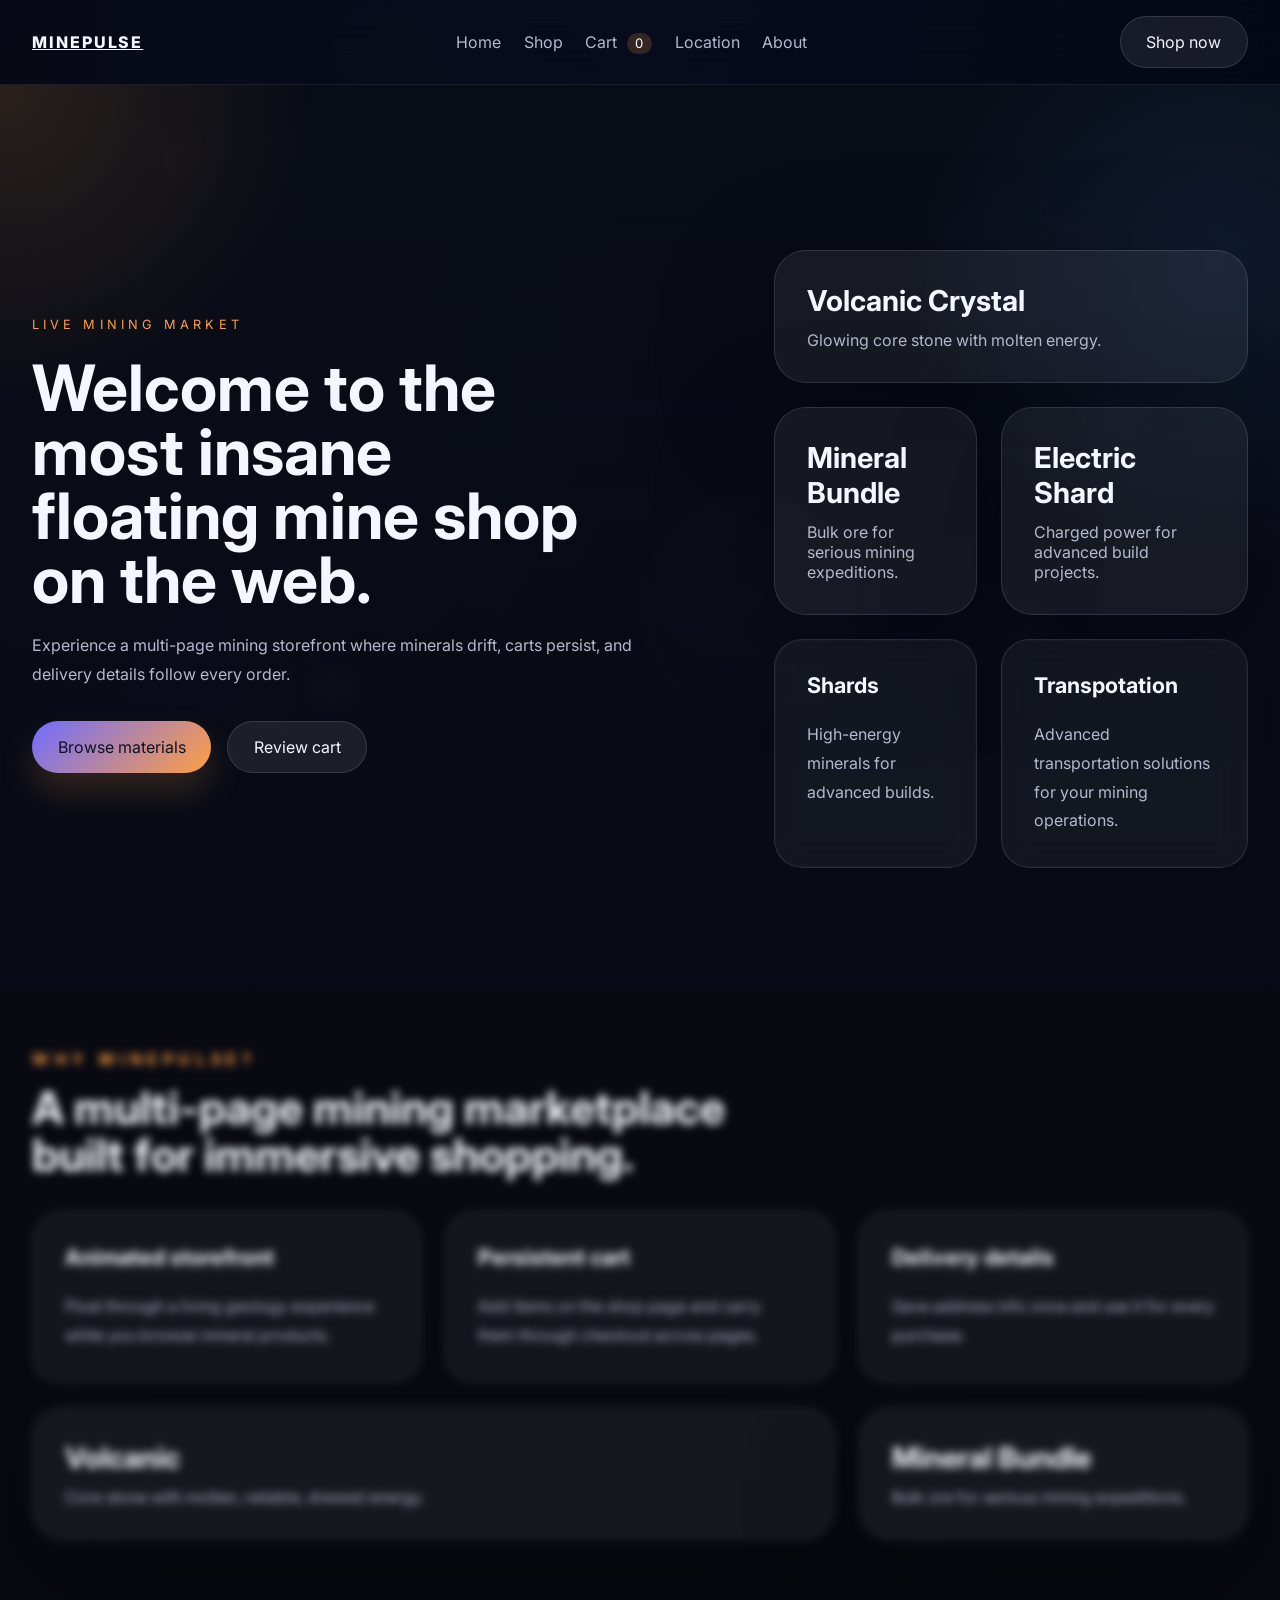
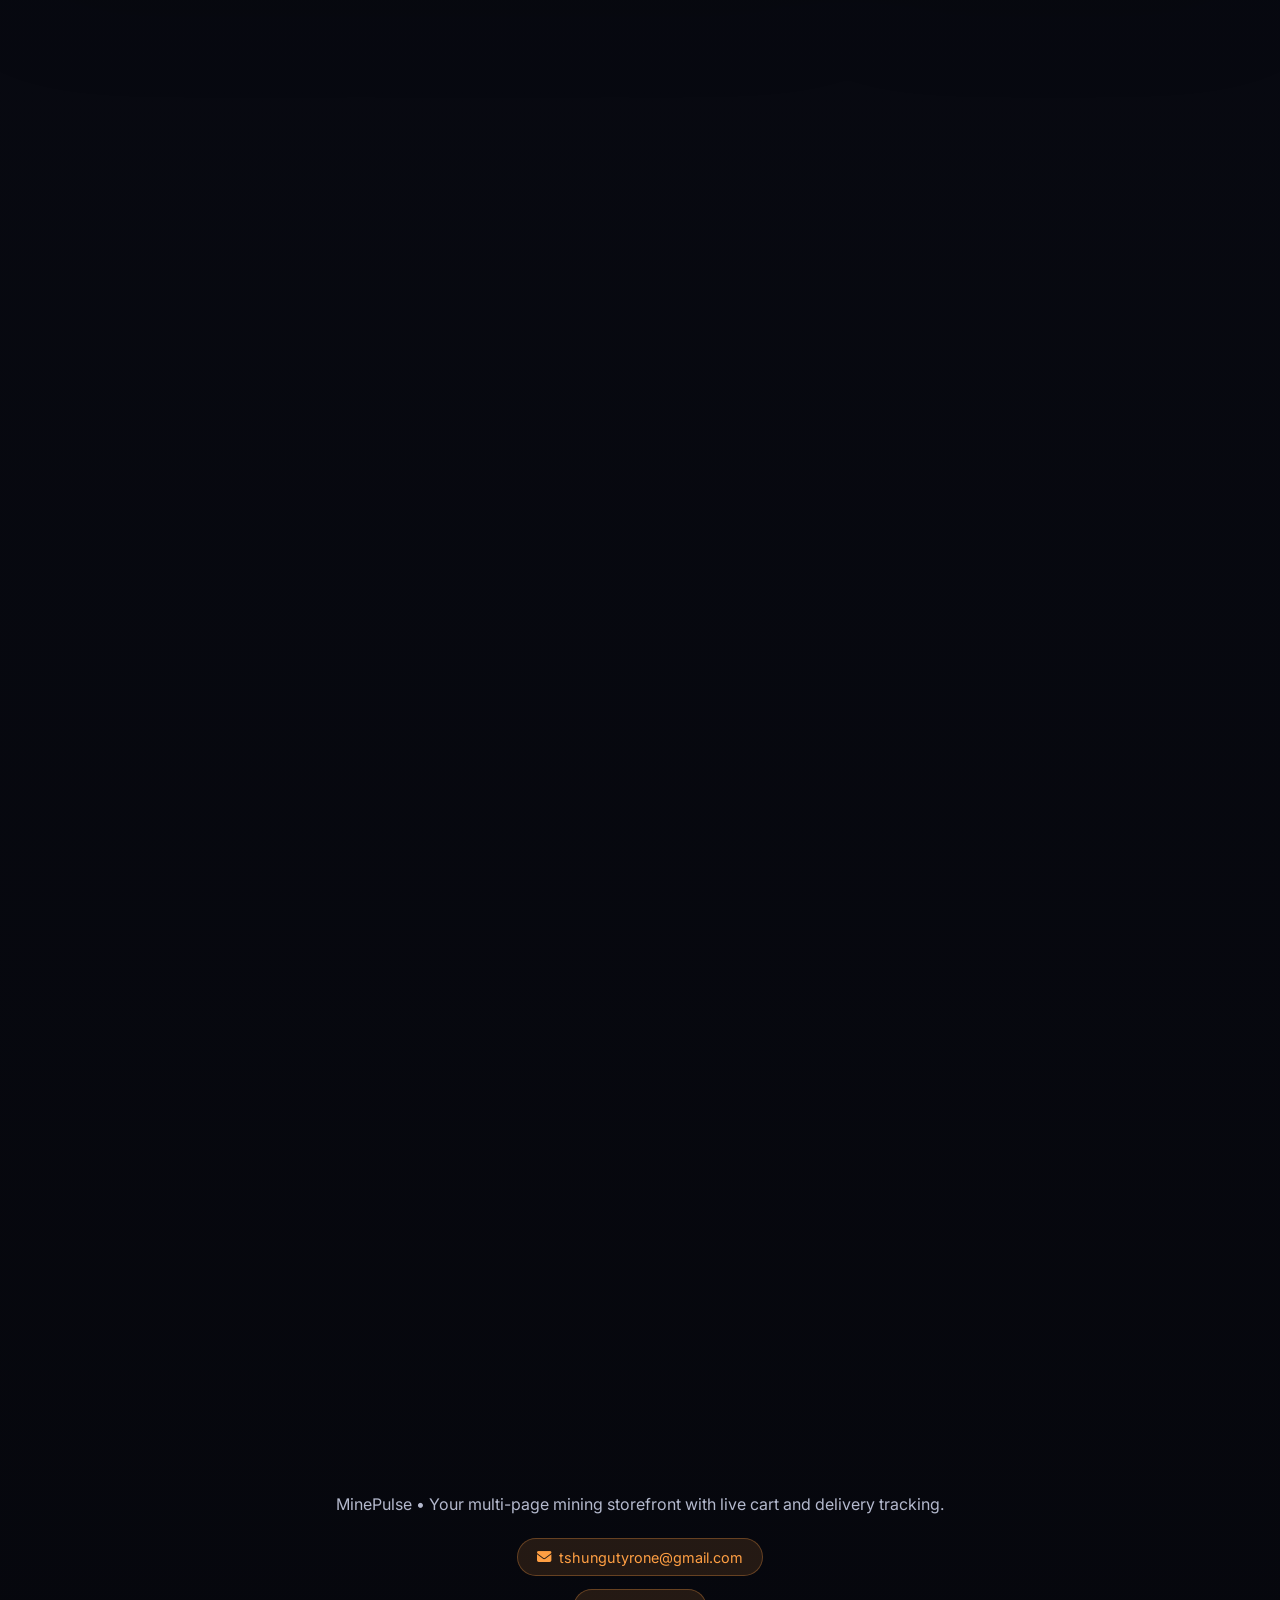
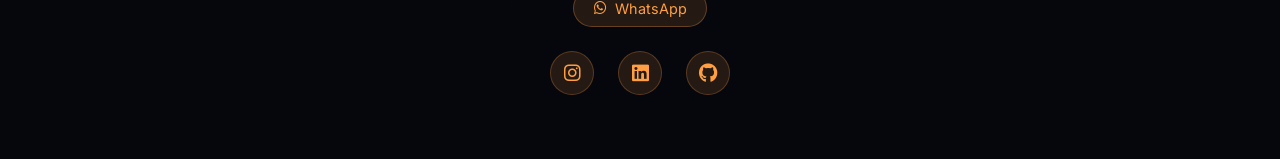
==== Construction/index.html @ dc21303c "Add files via upload" ====
<!DOCTYPE html>
<html lang="en">
<head>
  <meta charset="UTF-8" />
  <meta name="viewport" content="width=device-width, initial-scale=1.0" />
  <title>MinePulse — Home</title>
  <link rel="preconnect" href="https://fonts.googleapis.com" />
  <link rel="preconnect" href="https://fonts.gstatic.com" crossorigin />
  <link href="https://fonts.googleapis.com/css2?family=Inter:wght@400;500;600;700;800&display=swap" rel="stylesheet" />
  <link rel="stylesheet" href="https://cdnjs.cloudflare.com/ajax/libs/font-awesome/6.4.0/css/all.min.css" />
  <link rel="stylesheet" href="style.css" />
</head>
<body data-page="home">
  <div class="scene">
    <div class="scene__spark spark--one"></div>
    <div class="scene__spark spark--two"></div>
    <div class="scene__spark spark--three"></div>
    <div class="scene__spark spark--four"></div>
    <div class="scene__orb orb--one"></div>
    <div class="scene__orb orb--two"></div>
    <div class="scene__orb orb--three"></div>
  </div>

  <header class="site-header">
    <a class="brand" href="index.html">MinePulse</a>
    <nav class="site-nav">
      <a href="index.html">Home</a>
      <a href="shop.html">Shop</a>
      <a href="cart.html">Cart <span class="cart-count">0</span></a>
      <a href="location.html">Location</a>
      <a href="about.html">About</a>
    </nav>
    <a class="button button--secondary" href="shop.html">Shop now</a>
  </header>

  <main>
    <section class="hero hero--home">
      <div class="hero__copy">
        <span class="eyebrow">Live Mining Market</span>
        <h1>Welcome to the most insane floating mine shop on the web.</h1>
        <p>Experience a multi-page mining storefront where minerals drift, carts persist, and delivery details follow every order.</p>
        <div class="hero__actions">
          <a class="button button--primary" href="shop.html">Browse materials</a>
          <a class="button button--secondary" href="cart.html">Review cart</a>
        </div>
      </div>
      <div class="hero__preview">
        <div class="preview-card preview-card--big">
          <strong>Volcanic Crystal</strong>
          <span>Glowing core stone with molten energy.</span>
        </div>
        <div class="preview-card preview-card--medium">
          <strong>Mineral Bundle</strong>
          <span>Bulk ore for serious mining expeditions.</span>
        </div>
        <div class="preview-card preview-card--small">
          <strong>Electric Shard</strong>
          <span>Charged power for advanced build projects.</span>
        </div>
        <div class="category-card">
          <h3>Shards</h3>
          <p>High-energy minerals for advanced builds.</p>
        </div>
        <div class="category-card">
          <h3>Transpotation</h3>
          <p>Advanced transportation solutions for your mining operations.</p>
        </div>
      </div>
    </section>

    <section class="section section--intro reveal">
      <div class="section__heading">
        <strong>Why MinePulse?</strong>
        <h2>A multi-page mining marketplace built for immersive shopping.</h2>
      </div>
      <div class="feature-grid">
        <div class="feature-card">
          <h3>Animated storefront</h3>
          <p>Float through a living geology experience while you browse mineral products.</p>
        </div>
        <div class="feature-card">
          <h3>Persistent cart</h3>
          <p>Add items on the shop page and carry them through checkout across pages.</p>
        </div>
        <div class="feature-card">
          <h3>Delivery details</h3>
          <p>Save address info once and use it for every purchase.</p>
        </div>
        <div class="preview-card preview-card--big">
          <strong>Volcanic</strong>
          <span>Core stone with molten, reliable, drewed energy.</span>
        </div>
        <div class="preview-card preview-card--medium">
          <strong>Mineral Bundle</strong>
          <span>Bulk ore for serious mining expeditions.</span>
      </div>
    </section>

    <section class="section section--slider reveal">
      <div class="section__heading">
        <strong>Vault visuals</strong>
        <h2>See MinePulse’s hidden mining galleries in a cinematic image slideshow.</h2>
      </div>
      <div class="gallery-slider">
        <div class="slider-track">
          <article class="slide-item active" style="background-image: url('image/adriano-qCB_-fzt35s-unsplash.jpg');">
            <div class="slide-copy">
              <span>Origin vault</span>
              <h3>Raw earth, refined into rare goods</h3>
              <p>Discover the dramatic mineral world behind every MinePulse shipment.</p>
            </div>
          </article>
          <article class="slide-item" style="background-image: url('image/ben-ostrower-BM4FXbz2Xt0-unsplash.jpg');">
            <div class="slide-copy">
              <span>Foundations</span>
              <h3>Forged from ancient quarry routes</h3>
              <p>Every shipment starts with deep geology, hand-selected for quality.</p>
            </div>
          </article>
          <article class="slide-item" style="background-image: url('image/dominik-vanyi-Mk2ls9UBO2E-unsplash.jpg');">
            <div class="slide-copy">
              <span>Expedition</span>
              <h3>From crater edge to curated crate</h3>
              <p>The MinePulse experience blends dramatic visuals with trusted delivery.</p>
            </div>
          </article>
          <article class="slide-item" style="background-image: url('image/vladimir-patkachakov-Mx6Xmf_nbRk-unsplash.jpg');">
            <div class="slide-copy">
              <span>Momentum</span>
              <h3>Modern mineral sourcing for next-level builds</h3>
              <p>Our gallery proves the scale and quality of every mining haul.</p>
            </div>
          </article>
        </div>
        <div class="slider-controls">
          <button class="slide-button prev" type="button">Previous</button>
          <button class="slide-button next" type="button">Next</button>
        </div>
      </div>
    </section>

    <section class="section section--categories reveal">
      <div class="section__heading">
        <strong>Featured collections</strong>
        <h2>Choose the materials for your next mining haul.</h2>
      </div>
      <div class="category-grid">
        <div class="category-card">
          <h3>Crystals</h3>
          <p>Radiant cores and powered shards.</p>
        </div>
        <div class="category-card">
          <h3>Ores</h3>
          <p>Bulk materials tuned for extraction and supply.</p>
        </div>
        <div class="category-card">
          <h3>Shards</h3>
          <p>High-energy minerals for advanced builds.</p>
        </div>
        <div class="category-card">
          <h3>Shred</h3>
          <p>High-volume minerals for advanced builds and enventory renewal.</p>
        </div>
        <div class="category-card">
          <h3>Based</h3>
          <p>Energy advanced builds.</p>
        </div>
        <div class="category-card">
          <h3>Coaled</h3>
          <p>Advanced renewed mineral collections.</p>
        </div>
        <div class="category-card">
          <h3>Mild</h3>
          <p>High-energy with powered shards internal voluntaries.</p>
        </div>
        <div class="category-card">
          <h3>Values</h3>
          <p>Seem to be the most valuable minerals in our collection.</p>
        </div>
      </div>
    </section>
  </main>

  <footer class="footer">
    <p>MinePulse • Your multi-page mining storefront with live cart and delivery tracking.</p>
    <div class="contact-info">
      <a href="mailto:tshungutyrone@gmail.com" class="contact-badge" title="Email"><i class="fas fa-envelope"></i> tshungutyrone@gmail.com</a>
      <a href="https://wa.me/212694480217" target="_blank" rel="noopener" class="contact-badge" title="WhatsApp"><i class="fab fa-whatsapp"></i> WhatsApp</a>
    </div>
    <div class="social-icons">
      <a href="https://instagram.com" target="_blank" rel="noopener" aria-label="Instagram"><i class="fab fa-instagram"></i></a>
      <a href="https://linkedin.com" target="_blank" rel="noopener" aria-label="LinkedIn"><i class="fab fa-linkedin"></i></a>
      <a href="https://github.com" target="_blank" rel="noopener" aria-label="GitHub"><i class="fab fa-github"></i></a>
    </div>
  </footer>

  <div class="toast" aria-live="polite"></div>
  <script src="script.js"></script>
</body>
</html>
---- Construction/style.css ----
/* Global theme */
:root {
  --bg: #090b14;
  --surface: rgba(255, 255, 255, 0.08);
  --text: #f4f7ff;
  --muted: #b4b9cd;
  --accent: #ff9f43;
  --shadow: 0 32px 120px rgba(0, 0, 0, 0.28);
  font-family: 'Inter', ui-sans-serif, system-ui, sans-serif;
}

* {
  box-sizing: border-box;
}

html {
  scroll-behavior: smooth;
}

body {
  margin: 0;
  min-height: 100vh;
  background: radial-gradient(circle at top, rgba(74, 95, 248, 0.16), transparent 22%),
    radial-gradient(circle at 10% 10%, rgba(255, 159, 67, 0.08), transparent 16%),
    linear-gradient(180deg, #090b14 0%, #06070d 100%);
  color: var(--text);
  overflow-x: hidden;
}

button,
a {
  font: inherit;
}

img {
  display: block;
  max-width: 100%;
}

.site-header {
  position: sticky;
  top: 0;
  z-index: 20;
  display: flex;
  align-items: center;
  justify-content: space-between;
  gap: 1rem;
  padding: 1rem 2rem;
  backdrop-filter: blur(20px);
  background: rgba(4, 7, 20, 0.72);
  border-bottom: 1px solid rgba(255, 255, 255, 0.08);
}

.brand {
  font-weight: 800;
  letter-spacing: 0.12em;
  text-transform: uppercase;
  color: var(--text);
}

.site-nav {
  display: flex;
  gap: 1.4rem;
  flex-wrap: wrap;
}

.site-nav a {
  color: var(--muted);
  text-decoration: none;
  transition: color 0.2s ease;
}

.site-nav a:hover,
.site-nav a:focus {
  color: var(--text);
}

.cart-count {
  margin-left: 0.35rem;
  padding: 0.15rem 0.55rem;
  border-radius: 999px;
  background: rgba(255, 159, 67, 0.18);
  color: #fff;
  font-size: 0.82rem;
}

.hero {
  position: relative;
  min-height: 100vh;
  display: grid;
  grid-template-columns: 1.2fr 0.8fr;
  align-items: center;
  gap: 2rem;
  padding: 6rem 2rem 3rem;
  z-index: 1;
}

.hero__copy {
  max-width: 640px;
}

.hero h1 {
  font-size: clamp(3rem, 5vw, 5.2rem);
  line-height: 1;
  margin: 0 0 1.2rem;
  max-width: 14ch;
}

.hero p {
  max-width: 620px;
  color: var(--muted);
  line-height: 1.8;
  margin-bottom: 2rem;
}

.hero__actions {
  display: flex;
  gap: 1rem;
  flex-wrap: wrap;
  margin-bottom: 2rem;
}

.hero__preview {
  display: grid;
  gap: 1.5rem;
}

.preview-card {
  border-radius: 32px;
  padding: 2rem;
  background: rgba(255, 255, 255, 0.06);
  border: 1px solid rgba(255, 255, 255, 0.12);
  box-shadow: var(--shadow);
}

.preview-card--big {
  grid-column: span 2;
}

.preview-card strong {
  display: block;
  margin-bottom: 0.75rem;
  font-size: 1.8rem;
}

.preview-card span {
  color: var(--muted);
}

.eyebrow {
  display: inline-block;
  text-transform: uppercase;
  letter-spacing: 0.32em;
  color: var(--accent);
  font-size: 0.8rem;
  margin-bottom: 1.5rem;
}

.button {
  display: inline-flex;
  align-items: center;
  justify-content: center;
  gap: 0.5rem;
  padding: 0.95rem 1.6rem;
  border-radius: 999px;
  border: none;
  text-decoration: none;
  cursor: pointer;
  transition: transform 0.22s ease, box-shadow 0.22s ease, background-color 0.22s ease;
}

.button:hover {
  transform: translateY(-2px);
}

.button--primary {
  background: linear-gradient(135deg, #6f6dff, #ff9f43);
  color: #0f1124;
  box-shadow: 0 18px 35px rgba(255, 159, 67, 0.18);
}

.button--secondary {
  background: rgba(255, 255, 255, 0.08);
  color: var(--text);
  border: 1px solid rgba(255, 255, 255, 0.12);
  display: inline-flex;
  align-items: center;
  gap: 0.6rem;
  transition: all 0.3s ease;
}

.button--secondary:hover {
  background: rgba(255, 159, 67, 0.15);
  border-color: rgba(255, 159, 67, 0.4);
}

.button--secondary i {
  transition: transform 0.3s ease;
}

.button--secondary:hover i {
  transform: scale(1.2);
}

.scene {
  position: fixed;
  inset: 0;
  pointer-events: none;
  overflow: hidden;
  z-index: 0;
}

.scene__spark,
.scene__orb {
  position: absolute;
  border-radius: 50%;
  opacity: 0.8;
  filter: blur(1px);
}

.scene__spark {
  width: 100px;
  height: 100px;
  background: radial-gradient(circle, rgba(255, 159, 67, 0.45), transparent 45%);
}

.spark--one {
  top: 12%;
  left: 10%;
}

.spark--two {
  top: 40%;
  right: 8%;
  width: 120px;
  height: 120px;
  background: radial-gradient(circle, rgba(81, 148, 255, 0.35), transparent 55%);
}

.spark--three {
  bottom: 18%;
  left: 22%;
}

.spark--four {
  bottom: 25%;
  right: 16%;
  width: 90px;
  height: 90px;
  background: radial-gradient(circle, rgba(255, 255, 255, 0.18), transparent 52%);
}

.scene__orb {
  width: 200px;
  height: 200px;
  background: radial-gradient(circle at 30% 30%, rgba(102, 69, 255, 0.22), rgba(255, 159, 67, 0.04));
}

.orb--one {
  top: 20%;
  right: 12%;
}

.orb--two {
  bottom: 14%;
  left: 10%;
  width: 170px;
  height: 170px;
}

.orb--three {
  top: 55%;
  left: 50%;
  transform: translateX(-50%);
  width: 220px;
  height: 220px;
  background: radial-gradient(circle at 40% 40%, rgba(255, 159, 67, 0.18), rgba(81, 148, 255, 0.06));
}

.section {
  position: relative;
  z-index: 1;
  padding: 4rem 2rem;
}

.section--shop-hero {
  position: relative;
  background-image: linear-gradient(180deg, rgba(8, 12, 22, 0.84), rgba(8, 12, 22, 0.84)), url('image/brian-wangenheim-9oYVLajlsg8-unsplash.jpg');
  background-size: cover;
  background-position: center;
  color: #fff;
}

.section--cart-bg {
  position: relative;
  background-image: linear-gradient(180deg, rgba(8, 12, 22, 0.81), rgba(8, 12, 22, 0.81)), url('image/dominik-vanyi-Mk2ls9UBO2E-unsplash.jpg');
  background-size: cover;
  background-position: center;
  color: #fff;
}

.section--shop-hero::before,
.section--cart-bg::before {
  content: "";
  position: absolute;
  inset: 0;
  background: rgba(3, 6, 15, 0.56);
}

.section--shop-hero > * {
  position: relative;
  z-index: 1;
}

.section--cart-bg > * {
  position: relative;
  z-index: 1;
}

.section__heading {
  max-width: 780px;
  margin-bottom: 2rem;
}

.section__heading strong {
  display: block;
  text-transform: uppercase;
  letter-spacing: 0.35em;
  color: var(--accent);
  margin-bottom: 1rem;
}

.section__heading h2 {
  font-size: clamp(2.1rem, 3.5vw, 3.4rem);
  margin: 0;
  line-height: 1.05;
}

.feature-grid,
.category-grid,
.location-grid,
.history-grid {
  display: grid;
  grid-template-columns: repeat(auto-fit, minmax(260px, 1fr));
  gap: 1.5rem;
}

.feature-card,
.category-card,
.location-card,
.story-card,
.cart-panel__inner,
.delivery-panel__inner {
  background: rgba(255, 255, 255, 0.05);
  border: 1px solid rgba(255, 255, 255, 0.1);
  border-radius: 28px;
  padding: 2rem;
  box-shadow: inset 0 0 0 1px rgba(255, 255, 255, 0.02);
}

body[data-page="about"] .feature-card,
body[data-page="about"] .story-card,
body[data-page="about"] .proof-card {
  background: rgba(6, 10, 22, 0.88);
  border: 1px solid rgba(255, 159, 67, 0.22);
  box-shadow: 0 35px 80px rgba(255, 159, 67, 0.08);
}

body[data-page="about"] .feature-card,
body[data-page="about"] .story-card,
body[data-page="about"] .proof-card {
  background-clip: padding-box;
}

body[data-page="about"] .feature-card.reveal {
  transform: translateX(-40px);
  opacity: 0;
}

body[data-page="about"] .story-card.reveal {
  transform: translateX(40px);
  opacity: 0;
}

body[data-page="about"] .proof-card.reveal {
  transform: translateY(40px);
  opacity: 0;
}

body[data-page="about"] .feature-card.reveal.is-visible,
body[data-page="about"] .story-card.reveal.is-visible,
body[data-page="about"] .proof-card.reveal.is-visible {
  transform: translateX(0) translateY(0);
  opacity: 1;
}

.feature-card h3,
.category-card h3,
.location-card h3 {
  margin-top: 0;
  font-size: 1.35rem;
}

.feature-card p,
.category-card p,
.location-card p {
  color: var(--muted);
  margin: 0.85rem 0 0;
  line-height: 1.8;
}

.proof-gallery {
  margin-top: 2rem;
}

.proof-gallery h3 {
  margin-bottom: 1.2rem;
}

.proof-grid {
  display: grid;
  grid-template-columns: repeat(auto-fit, minmax(240px, 1fr));
  gap: 1.25rem;
}

.proof-card {
  position: relative;
  min-height: 260px;
  border-radius: 28px;
  overflow: hidden;
  background: rgba(255, 255, 255, 0.06);
  border: 1px solid rgba(255, 255, 255, 0.12);
  box-shadow: var(--shadow);
  display: flex;
  align-items: flex-end;
}

.proof-card::before {
  content: "";
  position: absolute;
  inset: 0;
  background-size: cover;
  background-position: center;
  opacity: 0.95;
}

.proof-copy {
  position: relative;
  z-index: 1;
  padding: 1.8rem;
  background: linear-gradient(180deg, rgba(6, 9, 18, 0.18), rgba(6, 9, 18, 0.85));
  width: 100%;
}

.proof-copy strong {
  display: block;
  font-size: 1.2rem;
  margin-bottom: 0.55rem;
}

.proof-copy p {
  margin: 0;
  color: rgba(255, 255, 255, 0.85);
  line-height: 1.7;
}

.proof-card--one::before {
  background-image: url('image/adriano-qCB_-fzt35s-unsplash.jpg');
}

.proof-card--two::before {
  background-image: url('image/brian-wangenheim-9oYVLajlsg8-unsplash.jpg');
}

.proof-card--three::before {
  background-image: url('image/arthur-dick-jZiDVf-UNDk-unsplash.jpg');
}

.proof-card--four::before {
  background-image: url('image/vladimir-patkachakov-Mx6Xmf_nbRk-unsplash.jpg');
}

.proof-grid--location .proof-card--one::before {
  background-image: url('image/ben-ostrower-BM4FXbz2Xt0-unsplash.jpg');
}

.proof-grid--location .proof-card--two::before {
  background-image: url('image/ant-rozetsky-SLIFI67jv5k-unsplash.jpg');
}

.proof-grid--location .proof-card--three::before {
  background-image: url('image/tobias-kleeb-rpP7zWy-Uxc-unsplash.jpg');
}

.cards {
  display: grid;
  grid-template-columns: repeat(auto-fit, minmax(280px, 1fr));
  gap: 1.8rem;
}

.product-card {
  position: relative;
  background: rgba(255, 255, 255, 0.06);
  border: 1px solid rgba(255, 255, 255, 0.1);
  border-radius: 32px;
  padding: 1.5rem;
  box-shadow: var(--shadow);
  overflow: hidden;
  backdrop-filter: blur(18px);
  display: grid;
  gap: 1.2rem;
}

.product-card::before {
  content: "";
  position: absolute;
  inset: 0;
  background: linear-gradient(180deg, rgba(255, 255, 255, 0.05), transparent 45%);
  pointer-events: none;
}

.product-card__image {
  position: relative;
  width: 100%;
  min-height: 220px;
  border-radius: 28px;
  overflow: hidden;
  background: linear-gradient(180deg, rgba(81, 148, 255, 0.14), rgba(255, 159, 67, 0.11));
  display: grid;
  place-items: center;
}

.product-card__image::after {
  content: "";
  position: absolute;
  inset: 0;
  background: radial-gradient(circle at 20% 20%, rgba(255, 255, 255, 0.15), transparent 35%);
}

.image--rock1 {
  background-image: url('image/5.jpg');
  background-size: cover;
  background-position: center;
}

.image--rock2 {
  background-image: url('image/ant-rozetsky-SLIFI67jv5k-unsplash.jpg');
  background-size: cover;
  background-position: center;
}

.image--rock3 {
  background-image: url('image/9.jpg');
  background-size: cover;
  background-position: center;
}

.image--rock4 {
  background-image: url('image/tobias-kleeb-rpP7zWy-Uxc-unsplash.jpg');
  background-size: cover;
  background-position: center;
}

.image--rock5 {
  background-image: url('image/arthur-dick-jZiDVf-UNDk-unsplash.jpg');
  background-size: cover;
  background-position: center;
}

.image--rock6 {
  background-image: url('image/ant-rozetsky-SLIFI67jv5k-unsplash.jpg');
  background-size: cover;
  background-position: center;
}

.image--rock7 {
  background-image: url('image/tobias-kleeb-rpP7zWy-Uxc-unsplash.jpg');
  background-size: cover;
  background-position: center;
}

.image--rock8 {
  background-image: url('image/istockphoto-2238653278-1024x1024.jpg');
  background-size: cover;
  background-position: center;
}

.image--rock9 {
  background-image: url('image/wolfgang-weiser-2OCcshgezsE-unsplash.jpg');
  background-size: cover;
  background-position: center;
}

.card-badge {
  position: absolute;
  top: 1rem;
  right: 1rem;
  padding: 0.45rem 0.95rem;
  border-radius: 999px;
  font-size: 0.75rem;
  font-weight: 700;
  letter-spacing: 0.08em;
  text-transform: uppercase;
  background: rgba(0, 0, 0, 0.45);
  color: #fff;
  z-index: 1;
}

.product-card__body {
  position: relative;
  z-index: 1;
}

.product-card h3 {
  margin: 0 0 0.8rem;
  font-size: 1.5rem;
}

.product-card p {
  color: var(--muted);
  line-height: 1.8;
  margin: 0 0 1.4rem;
}

.product-card__meta {
  display: flex;
  align-items: center;
  justify-content: space-between;
  gap: 1rem;
  flex-wrap: wrap;
}

.price {
  font-size: 1.35rem;
  font-weight: 700;
}

.checkout-grid {
  display: grid;
  grid-template-columns: 1.1fr 0.9fr;
  gap: 1.8rem;
}

.gallery-slider {
  position: relative;
  overflow: hidden;
  border-radius: 32px;
  min-height: 420px;
  background: rgba(255, 255, 255, 0.04);
  border: 1px solid rgba(255, 255, 255, 0.12);
  box-shadow: var(--shadow);
}

.slider-track {
  display: flex;
  width: 400%;
  transition: transform 0.8s ease;
}

.slide-item {
  min-width: 100%;
  position: relative;
  padding: 3rem;
  display: grid;
  align-items: flex-end;
  background-size: cover;
  background-position: center;
  color: #fff;
}

.slide-item::before {
  content: "";
  position: absolute;
  inset: 0;
  background: linear-gradient(180deg, rgba(7, 13, 33, 0.12), rgba(7, 13, 33, 0.75));
}

.slide-copy {
  position: relative;
  z-index: 1;
  max-width: 520px;
}

.slide-copy span {
  display: inline-block;
  text-transform: uppercase;
  letter-spacing: 0.3em;
  color: var(--accent);
  margin-bottom: 1rem;
  font-size: 0.78rem;
}

.slide-copy h3 {
  font-size: clamp(2rem, 3vw, 2.7rem);
  margin: 0 0 0.8rem;
}

.slide-copy p {
  color: rgba(255, 255, 255, 0.88);
  line-height: 1.8;
}

.slider-controls {
  position: absolute;
  left: 50%;
  bottom: 1.4rem;
  transform: translateX(-50%);
  display: flex;
  gap: 1rem;
  z-index: 2;
}

.slide-button {
  border: none;
  background: rgba(255, 255, 255, 0.12);
  color: #fff;
  padding: 0.95rem 1.2rem;
  border-radius: 999px;
  cursor: pointer;
  transition: background-color 0.2s ease, transform 0.2s ease;
}

.slide-button:hover {
  background: rgba(255, 159, 67, 0.92);
  transform: translateY(-2px);
}

.map-card {
  margin-top: 2rem;
  background: rgba(255, 255, 255, 0.05);
  border: 1px solid rgba(255, 255, 255, 0.14);
  border-radius: 28px;
  padding: 2rem;
  box-shadow: var(--shadow);
}

.map-card h3 {
  margin-top: 0;
}

.map-card p {
  color: var(--muted);
  line-height: 1.75;
}

.map-frame {
  width: 100%;
  min-height: 320px;
  margin-top: 1.5rem;
  border: 0;
  border-radius: 24px;
}

.story-card {
  background: rgba(255, 255, 255, 0.05);
  border: 1px solid rgba(255, 255, 255, 0.12);
  border-radius: 28px;
  padding: 1.8rem;
}

.about-copy {
  margin-top: 1.8rem;
  color: var(--muted);
  line-height: 1.75;
}

.hero {
  background-image: radial-gradient(circle at top left, rgba(255, 159, 67, 0.14), transparent 20%),
    radial-gradient(circle at 95% 20%, rgba(81, 148, 255, 0.11), transparent 22%),
    linear-gradient(180deg, rgba(8, 12, 22, 0.96), rgba(8, 12, 22, 0.92));
}

.hero::before {
  content: "";
  position: absolute;
  inset: 0;
  background-image: url('image/ricardo-gomez-angel-F2iCP_knaj8-unsplash.jpg');
  background-size: cover;
  background-position: center center;
  opacity: 0.18;
  pointer-events: none;
}

.hero__copy,
.hero__preview {
  position: relative;
  z-index: 1;
}

.gallery-slider,
.map-card,
.history-grid {
  position: relative;
}

.map-card,
.story-card,
.location-card,
.feature-card,
.category-card {
  backdrop-filter: blur(16px);
}

.slide-item,
.map-frame {
  filter: saturate(1.05);
}

@media (max-width: 980px) {
  .slider-controls {
    position: static;
    justify-content: center;
    margin-top: 1rem;
  }
}

.cart-panel__inner h2,
.delivery-panel__inner h2 {
  margin: 0 0 1.5rem;
}

.cart-items {
  display: grid;
  gap: 1rem;
}

.cart-empty {
  color: var(--muted);
  margin: 0;
}

.cart-item {
  display: grid;
  grid-template-columns: 1fr auto;
  gap: 1rem;
  align-items: center;
  padding: 1rem 1.2rem;
  background: rgba(255, 255, 255, 0.04);
  border-radius: 20px;
}

.cart-item__info {
  display: grid;
  gap: 0.3rem;
}

.cart-item__name {
  margin: 0;
  font-weight: 700;
}

.cart-item__qty {
  color: var(--muted);
}

.cart-item__price {
  font-weight: 700;
}

.cart-item__actions {
  display: flex;
  gap: 0.6rem;
}

.cart-item__actions button {
  background: rgba(255, 255, 255, 0.08);
  color: var(--text);
  width: 42px;
  height: 42px;
  border-radius: 50%;
  border: 1px solid rgba(255, 255, 255, 0.1);
}

.cart-summary {
  display: flex;
  justify-content: space-between;
  align-items: center;
  margin: 1.5rem 0;
  padding: 1rem 1.2rem;
  border-radius: 22px;
  background: rgba(255, 255, 255, 0.04);
}

.cart-total {
  font-size: 1.85rem;
}

.place-order,
.checkout {
  width: 100%;
  margin-top: 0.5rem;
}

.delivery-form {
  display: grid;
  gap: 1rem;
}

.delivery-form label {
  display: grid;
  gap: 0.5rem;
  color: var(--text);
  font-weight: 500;
}

.delivery-form input {
  width: 100%;
  border: 1px solid rgba(255, 255, 255, 0.14);
  border-radius: 18px;
  background: rgba(255, 255, 255, 0.05);
  color: var(--text);
  padding: 0.95rem 1rem;
}

.delivery-form input::placeholder {
  color: rgba(255, 255, 255, 0.55);
}

.form-row {
  display: grid;
  grid-template-columns: repeat(2, minmax(0, 1fr));
  gap: 1rem;
}

.delivery-summary {
  margin-top: 2rem;
  padding: 1.4rem;
  background: rgba(255, 255, 255, 0.05);
  border: 1px solid rgba(255, 255, 255, 0.1);
  border-radius: 24px;
}

.customer-details {
  display: grid;
  gap: 0.75rem;
  color: var(--muted);
}

.customer-details p {
  margin: 0;
}

.location-card {
  min-height: 240px;
}

.footer {
  text-align: center;
  padding: 2rem 2rem 4rem;
  color: var(--muted);
}

.social-icons {
  display: flex;
  justify-content: center;
  gap: 1.5rem;
  margin-top: 1.5rem;
}

.social-icons a {
  display: inline-flex;
  align-items: center;
  justify-content: center;
  width: 44px;
  height: 44px;
  border-radius: 50%;
  background: rgba(255, 159, 67, 0.12);
  color: var(--accent);
  text-decoration: none;
  font-size: 1.2rem;
  transition: all 0.3s ease;
  border: 1px solid rgba(255, 159, 67, 0.25);
}

.social-icons a:hover {
  background: rgba(255, 159, 67, 0.25);
  color: #fff;
  transform: translateY(-4px);
  box-shadow: 0 12px 32px rgba(255, 159, 67, 0.2);
}

/* Contact Information Styling */
.contact-info {
  display: flex;
  flex-direction: column;
  gap: 0.8rem;
  align-items: center;
  margin: 1.5rem 0;
}

.contact-badge {
  display: inline-flex;
  align-items: center;
  gap: 0.5rem;
  padding: 0.6rem 1.2rem;
  background: rgba(255, 159, 67, 0.12);
  color: var(--accent);
  text-decoration: none;
  border-radius: 999px;
  border: 1px solid rgba(255, 159, 67, 0.3);
  transition: all 0.3s ease;
  font-size: 0.9rem;
}

.contact-badge:hover {
  background: rgba(255, 159, 67, 0.25);
  color: #fff;
  box-shadow: 0 8px 24px rgba(255, 159, 67, 0.2);
}

/* Contact Section */
.section--contact {
  margin: 4rem 0;
}

.contact-grid {
  display: grid;
  grid-template-columns: repeat(auto-fit, minmax(280px, 1fr));
  gap: 2rem;
  margin-top: 2.5rem;
}

.contact-card {
  background: rgba(255, 255, 255, 0.05);
  border: 1px solid rgba(255, 159, 67, 0.25);
  border-radius: 28px;
  padding: 2rem;
  text-align: center;
  backdrop-filter: blur(16px);
  transition: all 0.3s ease;
}

.contact-card:hover {
  background: rgba(255, 159, 67, 0.08);
  border-color: rgba(255, 159, 67, 0.5);
  transform: translateY(-8px);
  box-shadow: 0 20px 40px rgba(255, 159, 67, 0.15);
}

.contact-icon {
  width: 64px;
  height: 64px;
  margin: 0 auto 1.5rem;
  display: flex;
  align-items: center;
  justify-content: center;
  background: rgba(255, 159, 67, 0.15);
  border-radius: 50%;
  font-size: 2rem;
  color: var(--accent);
  transition: all 0.3s ease;
}

.contact-card:hover .contact-icon {
  background: rgba(255, 159, 67, 0.25);
  transform: scale(1.1);
}

.contact-card h3 {
  margin: 0 0 0.8rem;
  font-size: 1.3rem;
  color: var(--text);
}

.contact-card p {
  color: var(--muted);
  margin: 0 0 1.2rem;
  line-height: 1.6;
  font-size: 0.95rem;
}

.contact-link {
  display: inline-flex;
  align-items: center;
  gap: 0.6rem;
  padding: 0.75rem 1.5rem;
  background: linear-gradient(135deg, rgba(255, 159, 67, 0.2), rgba(255, 159, 67, 0.05));
  color: var(--accent);
  text-decoration: none;
  border-radius: 999px;
  border: 1px solid rgba(255, 159, 67, 0.4);
  transition: all 0.3s ease;
  font-weight: 600;
}

.contact-link:hover {
  background: linear-gradient(135deg, rgba(255, 159, 67, 0.3), rgba(255, 159, 67, 0.15));
  border-color: rgba(255, 159, 67, 0.6);
  transform: translateY(-2px);
  box-shadow: 0 12px 28px rgba(255, 159, 67, 0.2);
}

.toast {
  position: fixed;
  left: 50%;
  transform: translateX(-50%);
  bottom: 2rem;
  background: rgba(12, 18, 38, 0.96);
  color: #fff;
  padding: 1rem 1.4rem;
  border-radius: 999px;
  border: 1px solid rgba(255, 255, 255, 0.14);
  box-shadow: 0 20px 60px rgba(0, 0, 0, 0.28);
  opacity: 0;
  pointer-events: none;
  transition: transform 0.3s ease, opacity 0.3s ease;
  z-index: 50;
}

.toast.is-active {
  opacity: 1;
  transform: translateX(-50%) translateY(-10px);
}

.reveal {
  opacity: 0;
  transform: translateY(60px);
  transition: opacity 1s cubic-bezier(0.34, 1.56, 0.64, 1), transform 1s cubic-bezier(0.34, 1.56, 0.64, 1);
  filter: blur(4px);
}

.reveal.is-visible {
  opacity: 1;
  transform: translateY(0);
  filter: blur(0px);
}

/* Enhanced slide animations for text elements */
.section__heading.reveal,
.about-copy.reveal,
p.reveal {
  transform: translateY(80px);
  transition: opacity 1.2s ease-out, transform 1.2s cubic-bezier(0.25, 0.46, 0.45, 0.94);
}

.section__heading.reveal.is-visible,
.about-copy.reveal.is-visible,
p.reveal.is-visible {
  transform: translateY(0);
}

/* Staggered animations for multiple text elements */
.section__heading.reveal:nth-child(1) { transition-delay: 0s; }
.section__heading.reveal:nth-child(2) { transition-delay: 0.1s; }
.section__heading.reveal:nth-child(3) { transition-delay: 0.2s; }

p.reveal:nth-of-type(1) { transition-delay: 0s; }
p.reveal:nth-of-type(2) { transition-delay: 0.1s; }
p.reveal:nth-of-type(3) { transition-delay: 0.2s; }
p.reveal:nth-of-type(n+4) { transition-delay: 0.3s; }

@media (max-width: 980px) {
  .hero,
  .checkout-grid {
    grid-template-columns: 1fr;
  }

  .hero {
    padding-top: 4rem;
  }

  .form-row {
    grid-template-columns: 1fr;
  }

  .contact-info {
    flex-direction: row;
    flex-wrap: wrap;
    justify-content: center;
  }

  .contact-badge {
    font-size: 0.85rem;
    padding: 0.5rem 1rem;
  }
}

@media (max-width: 720px) {
  .site-header {
    padding: 1rem 1.2rem;
    flex-direction: column;
    align-items: flex-start;
  }

  .site-nav {
    gap: 0.95rem;
  }

  .feature-grid,
  .category-grid,
  .location-grid {
    grid-template-columns: 1fr;
  }

  .button,
  .place-order,
  .checkout {
    width: 100%;
  }
}
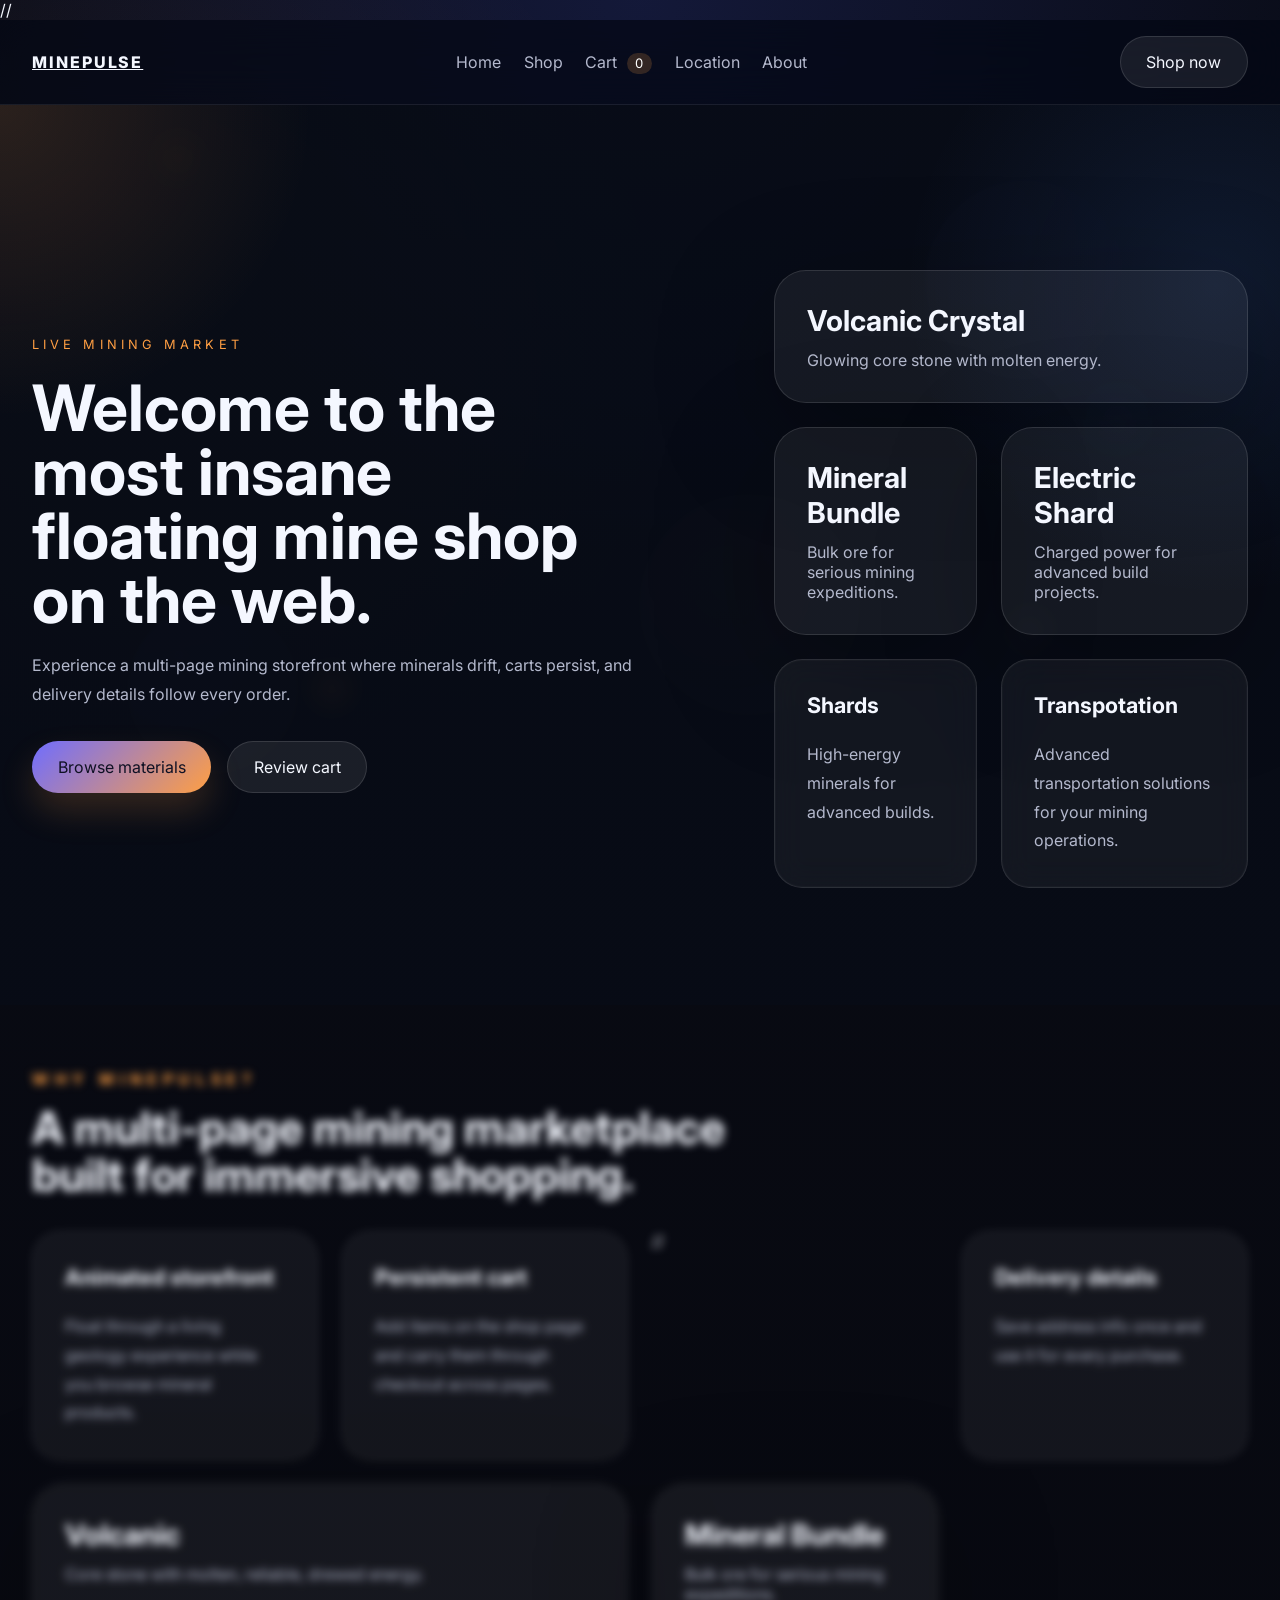
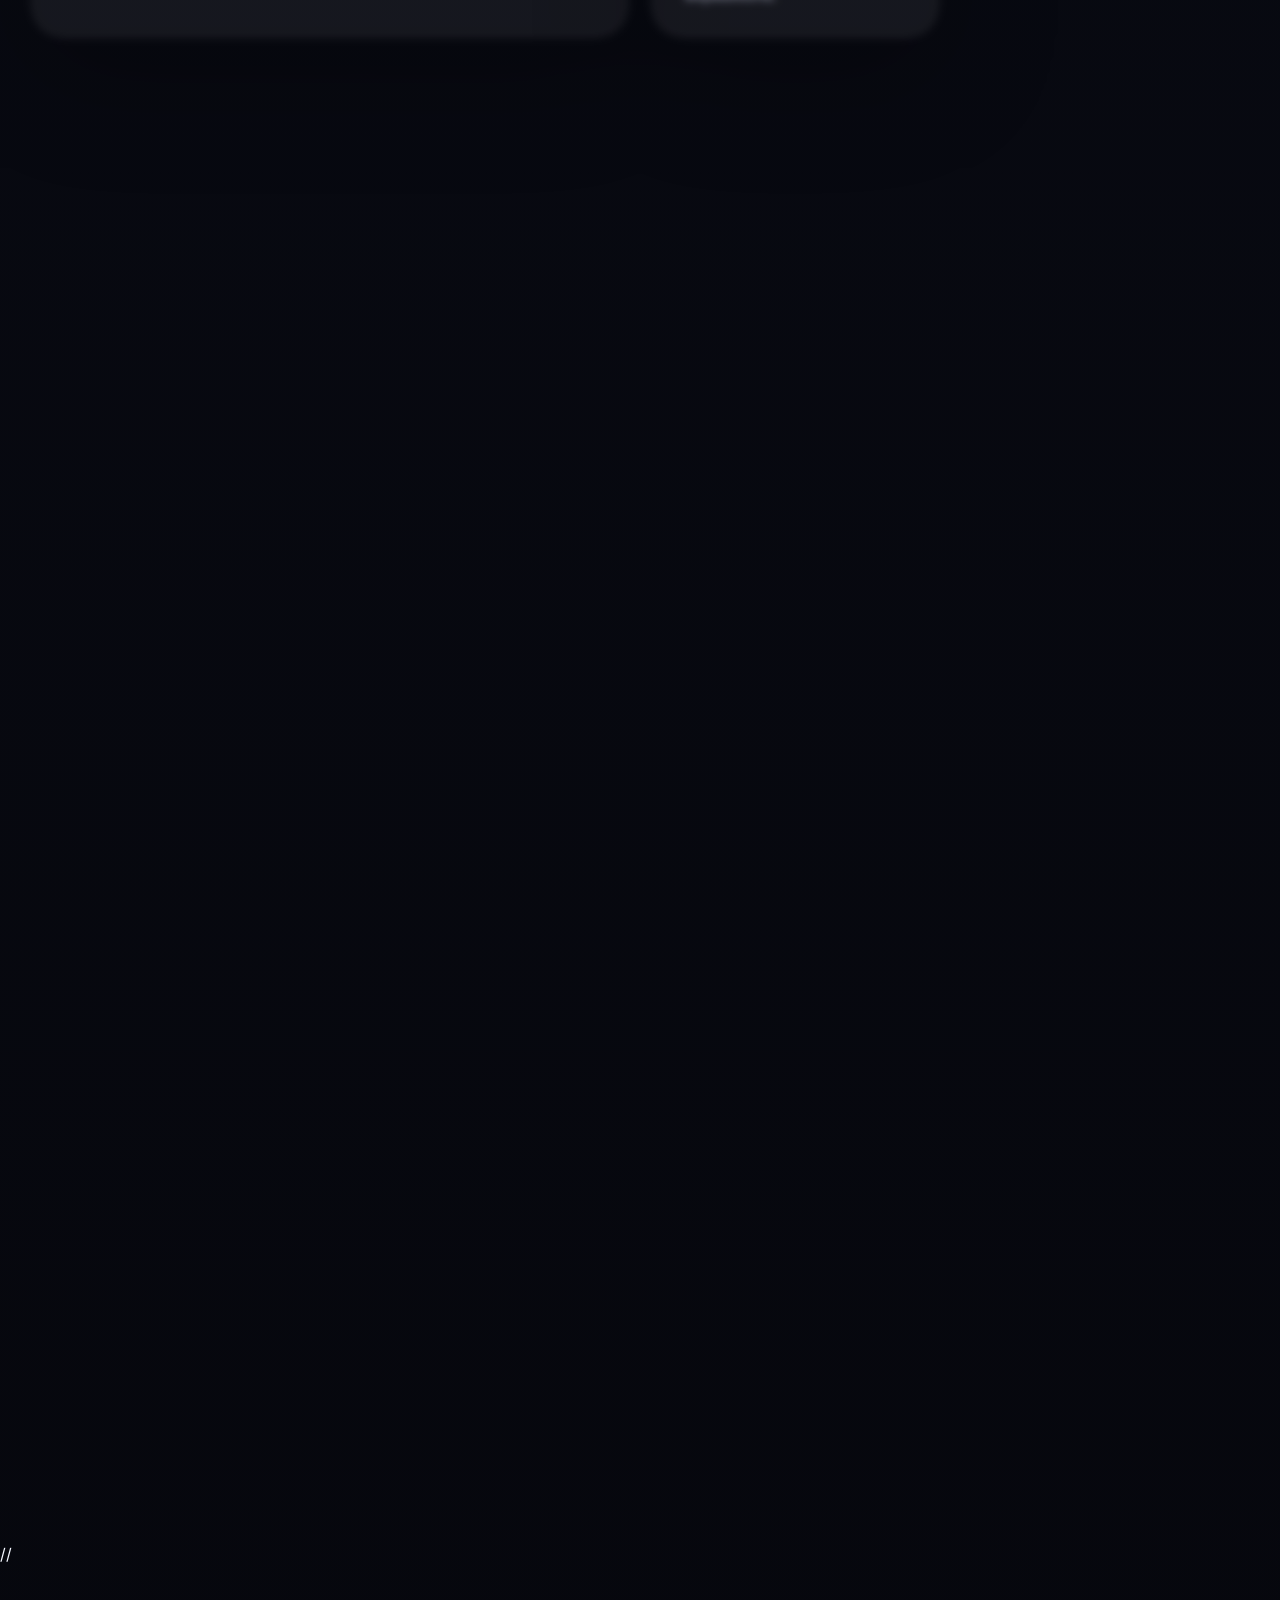
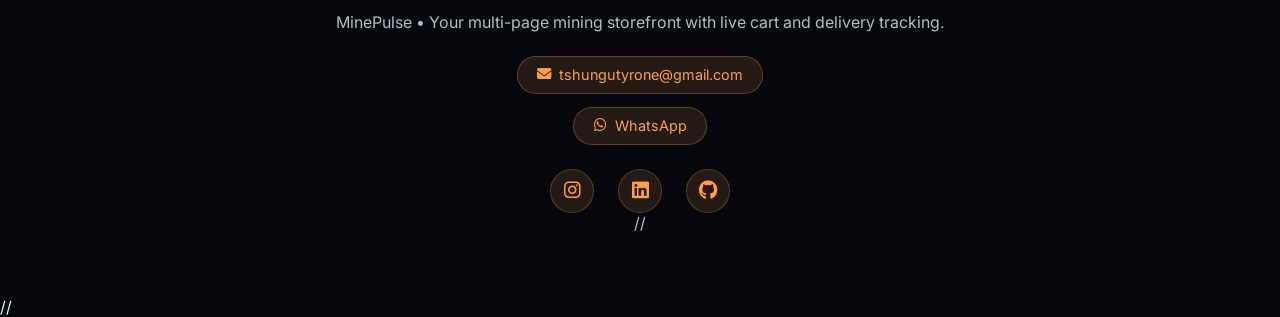
==== commit 14519349: "Update index.html" ====
--- a/Construction/index.html
+++ b/Construction/index.html
@@ -9,7 +9,7 @@
   <link href="https://fonts.googleapis.com/css2?family=Inter:wght@400;500;600;700;800&display=swap" rel="stylesheet" />
   <link rel="stylesheet" href="https://cdnjs.cloudflare.com/ajax/libs/font-awesome/6.4.0/css/all.min.css" />
   <link rel="stylesheet" href="style.css" />
-</head>
+</head>//
 <body data-page="home">
   <div class="scene">
     <div class="scene__spark spark--one"></div>
@@ -81,7 +81,7 @@
         <div class="feature-card">
           <h3>Persistent cart</h3>
           <p>Add items on the shop page and carry them through checkout across pages.</p>
-        </div>
+        </div>//
         <div class="feature-card">
           <h3>Delivery details</h3>
           <p>Save address info once and use it for every purchase.</p>
@@ -122,7 +122,7 @@
               <span>Expedition</span>
               <h3>From crater edge to curated crate</h3>
               <p>The MinePulse experience blends dramatic visuals with trusted delivery.</p>
-            </div>
+            </div>//
           </article>
           <article class="slide-item" style="background-image: url('image/vladimir-patkachakov-Mx6Xmf_nbRk-unsplash.jpg');">
             <div class="slide-copy">
@@ -161,7 +161,7 @@
           <h3>Shred</h3>
           <p>High-volume minerals for advanced builds and enventory renewal.</p>
         </div>
-        <div class="category-card">
+        <div class="category-card">//
           <h3>Based</h3>
           <p>Energy advanced builds.</p>
         </div>
@@ -180,7 +180,7 @@
       </div>
     </section>
   </main>
-
+//
   <footer class="footer">
     <p>MinePulse • Your multi-page mining storefront with live cart and delivery tracking.</p>
     <div class="contact-info">
@@ -191,10 +191,10 @@
       <a href="https://instagram.com" target="_blank" rel="noopener" aria-label="Instagram"><i class="fab fa-instagram"></i></a>
       <a href="https://linkedin.com" target="_blank" rel="noopener" aria-label="LinkedIn"><i class="fab fa-linkedin"></i></a>
       <a href="https://github.com" target="_blank" rel="noopener" aria-label="GitHub"><i class="fab fa-github"></i></a>
-    </div>
+    </div>//
   </footer>
 
   <div class="toast" aria-live="polite"></div>
   <script src="script.js"></script>
-</body>
+</body>//
 </html>
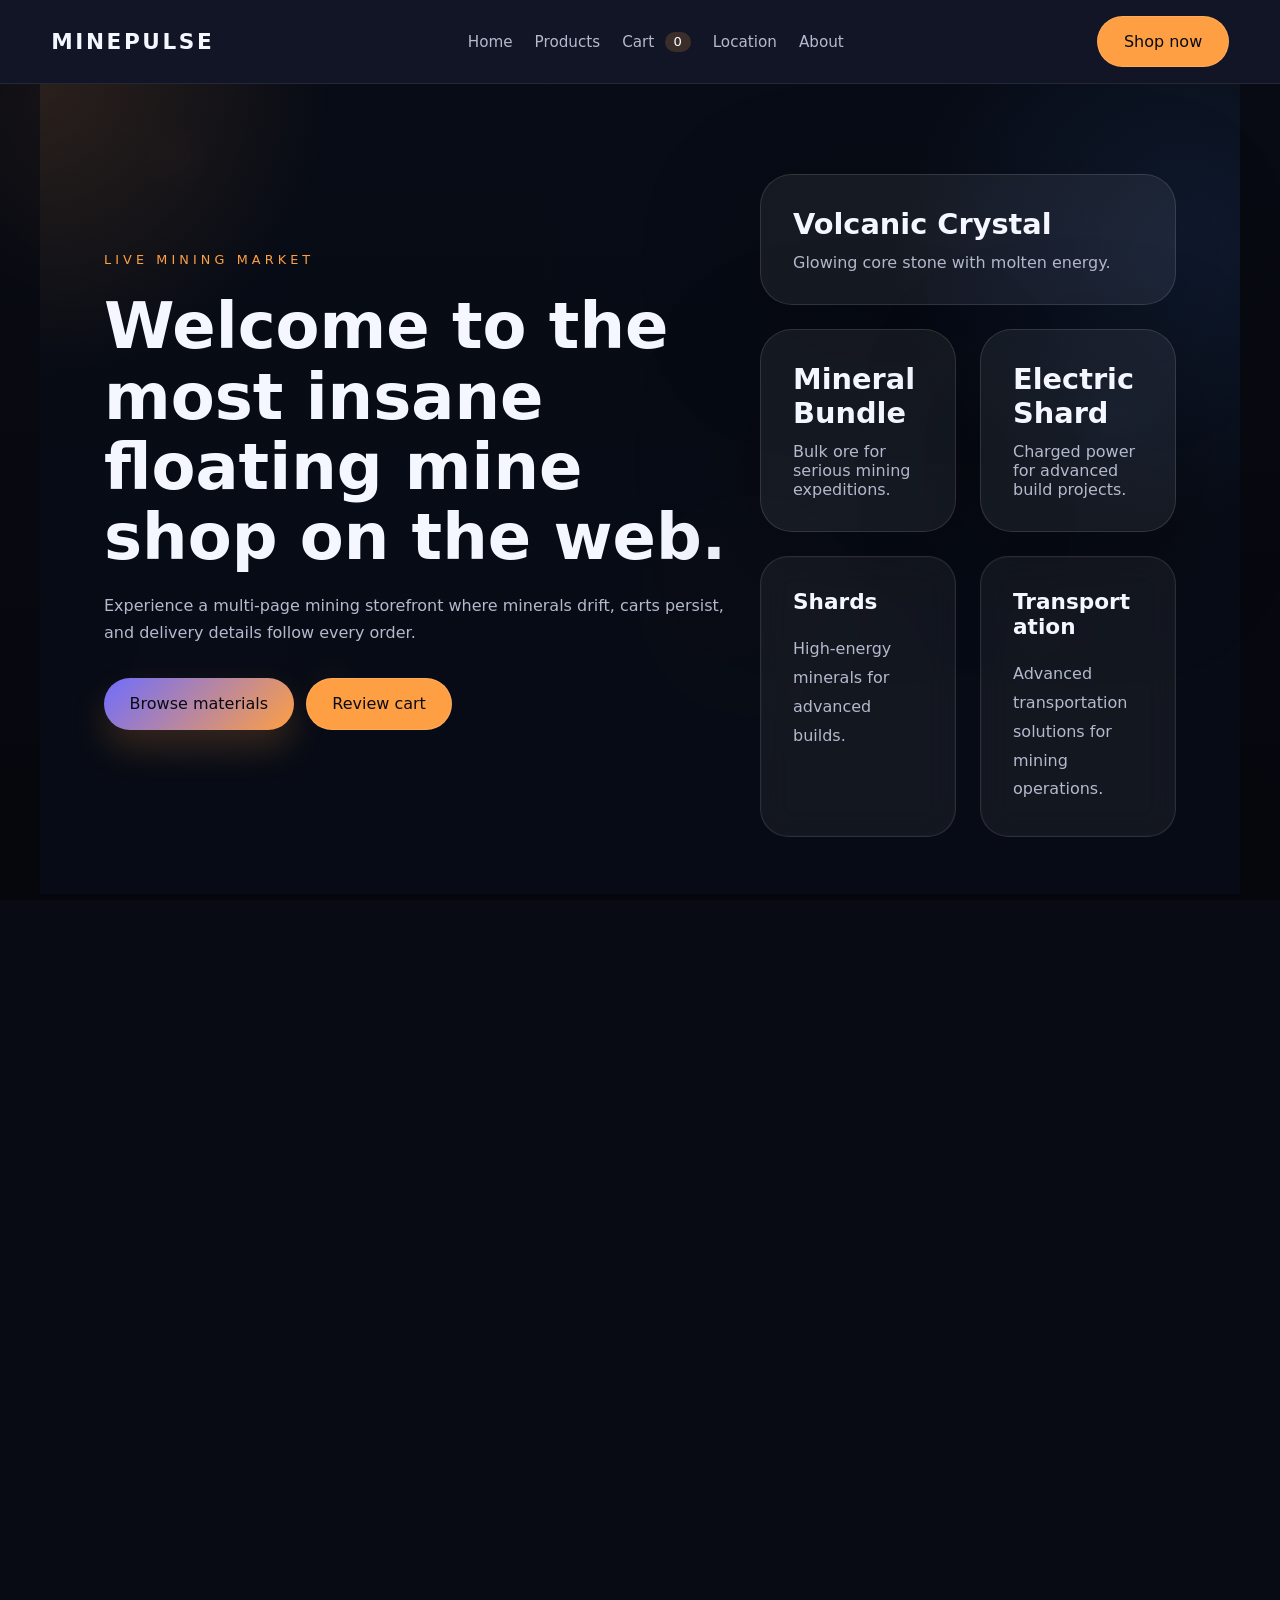
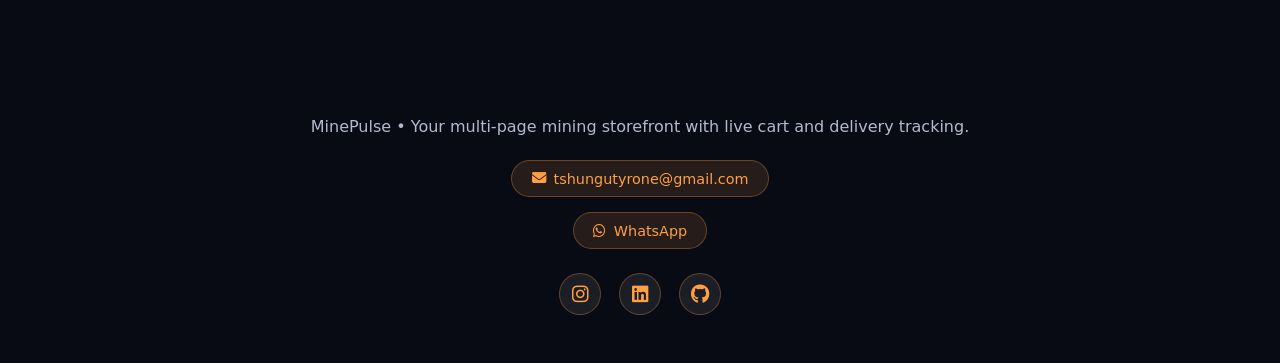
==== commit 95c5d69b: "Update MinePulse website design and functionality" ====
--- a/Construction/index.html
+++ b/Construction/index.html
@@ -1,16 +1,25 @@
 <!DOCTYPE html>
 <html lang="en">
-<head>
-  <meta charset="UTF-8" />
-  <meta name="viewport" content="width=device-width, initial-scale=1.0" />
-  <title>MinePulse — Home</title>
-  <link rel="preconnect" href="https://fonts.googleapis.com" />
-  <link rel="preconnect" href="https://fonts.gstatic.com" crossorigin />
-  <link href="https://fonts.googleapis.com/css2?family=Inter:wght@400;500;600;700;800&display=swap" rel="stylesheet" />
-  <link rel="stylesheet" href="https://cdnjs.cloudflare.com/ajax/libs/font-awesome/6.4.0/css/all.min.css" />
-  <link rel="stylesheet" href="style.css" />
-</head>//
+  <!-- HEADER -->
+  <header class="site-header">
+    <link rel="stylesheet" href="https://cdnjs.cloudflare.com/ajax/libs/font-awesome/6.7.2/css/all.min.css">
+    <a class="brand" href="index.html">MinePulse</a>
+<link rel="stylesheet" href="style.css">
+    <nav class="site-nav" aria-label="Main navigation">
+      <a href="index.html">Home</a>
+      <a href="index.html#products">Products</a>
+      <a href="cart.html">Cart <span class="cart-count">0</span></a>
+      <a href="location.html">Location</a>
+      <a href="about.html">About</a>
+    </nav>
+
+    <a class="button button--secondary" href="index.html#products">
+      Shop now
+    </a>
+  </header>
+
 <body data-page="home">
+
   <div class="scene">
     <div class="scene__spark spark--one"></div>
     <div class="scene__spark spark--two"></div>
@@ -21,180 +30,380 @@
     <div class="scene__orb orb--three"></div>
   </div>
 
-  <header class="site-header">
-    <a class="brand" href="index.html">MinePulse</a>
-    <nav class="site-nav">
-      <a href="index.html">Home</a>
-      <a href="shop.html">Shop</a>
-      <a href="cart.html">Cart <span class="cart-count">0</span></a>
-      <a href="location.html">Location</a>
-      <a href="about.html">About</a>
-    </nav>
-    <a class="button button--secondary" href="shop.html">Shop now</a>
-  </header>
-
   <main>
+
+    <!-- HERO SECTION -->
     <section class="hero hero--home">
       <div class="hero__copy">
         <span class="eyebrow">Live Mining Market</span>
+
         <h1>Welcome to the most insane floating mine shop on the web.</h1>
-        <p>Experience a multi-page mining storefront where minerals drift, carts persist, and delivery details follow every order.</p>
+
+        <p>
+          Experience a multi-page mining storefront where minerals drift,
+          carts persist, and delivery details follow every order.
+        </p>
+
         <div class="hero__actions">
           <a class="button button--primary" href="shop.html">Browse materials</a>
           <a class="button button--secondary" href="cart.html">Review cart</a>
         </div>
       </div>
+
       <div class="hero__preview">
         <div class="preview-card preview-card--big">
           <strong>Volcanic Crystal</strong>
           <span>Glowing core stone with molten energy.</span>
         </div>
+
         <div class="preview-card preview-card--medium">
           <strong>Mineral Bundle</strong>
           <span>Bulk ore for serious mining expeditions.</span>
         </div>
+
         <div class="preview-card preview-card--small">
           <strong>Electric Shard</strong>
           <span>Charged power for advanced build projects.</span>
         </div>
+
         <div class="category-card">
           <h3>Shards</h3>
           <p>High-energy minerals for advanced builds.</p>
         </div>
-        <div class="category-card">
-          <h3>Transpotation</h3>
-          <p>Advanced transportation solutions for your mining operations.</p>
+
+        <div class="category-card">
+          <h3>Transportation</h3>
+          <p>Advanced transportation solutions for mining operations.</p>
         </div>
       </div>
     </section>
 
+
+    <!-- ALL PRODUCTS SECTION -->
+   <section class="section section--products reveal" id="products">
+
+      <div class="section__heading">
+        <strong>Explore MinePulse</strong>
+        <h2>Discover our mineral collection.</h2>
+        <p>
+          Explore our featured minerals and add your favourites
+          directly to your shopping cart.
+        </p>
+      </div>
+
+     <div class="cards">
+
+        <!-- PRODUCT 1 -->
+        <article class="product-card" data-product-id="1">
+          <div class="product-card__image image--rock1"></div>
+
+          <div class="product-card__content">
+            <h3>Volcanic Crystal</h3>
+            <p>Glowing core stone with molten energy.</p>
+            <strong class="product-price">$24.00</strong>
+
+            <button class="button button--secondary add-to-cart" type="button">
+              <i class="fas fa-shopping-cart"></i> Add to cart
+            </button>
+          </div>
+        </article>
+
+        <!-- PRODUCT 2 -->
+        <article class="product-card" data-product-id="2">
+         <div class="product-card__image image--rock2"></div>
+
+          <div class="product-card__content">
+            <h3>Mineral Ore Bundle</h3>
+            <p>A premium collection of raw mineral materials.</p>
+            <strong class="product-price">$36.00</strong>
+
+            <button class="button button--secondary add-to-cart" type="button">
+              <i class="fas fa-shopping-cart"></i> Add to cart
+            </button>
+          </div>
+        </article>
+
+        <!-- PRODUCT 3 -->
+        <article class="product-card" data-product-id="3">
+         <div class="product-card__image image--rock3"></div>
+
+          <div class="product-card__content">
+            <h3>Electric Shard</h3>
+            <p>Charged mineral shard for advanced projects.</p>
+            <strong class="product-price">$52.00</strong>
+
+            <button class="button button--secondary add-to-cart" type="button">
+              <i class="fas fa-shopping-cart"></i> Add to cart
+            </button>
+          </div>
+        </article>
+
+        <!-- PRODUCT 4 -->
+        <article class="product-card" data-product-id="4">
+         <div class="product-card__image image--rock4"></div>
+
+          <div class="product-card__content">
+            <h3>Meteor Stone</h3>
+            <p>A rare stone inspired by the depths of space.</p>
+            <strong class="product-price">$69.00</strong>
+
+            <button class="button button--secondary add-to-cart" type="button">
+              <i class="fas fa-shopping-cart"></i> Add to cart
+            </button>
+          </div>
+        </article>
+
+        <!-- PRODUCT 5 -->
+        <article class="product-card" data-product-id="5">
+          <div class="product-card__image image--rock5"></div>
+
+          <div class="product-card__content">
+            <h3>Lava Dust Pack</h3>
+            <p>Fine volcanic material for your collection.</p>
+            <strong class="product-price">$18.00</strong>
+
+            <button class="button button--secondary add-to-cart" type="button">
+              <i class="fas fa-shopping-cart"></i> Add to cart
+            </button>
+          </div>
+        </article>
+
+        <!-- PRODUCT 6 -->
+        <article class="product-card" data-product-id="6">
+         <div class="product-card__image image--rock7"></div>
+
+          <div class="product-card__content">
+            <h3>Quartz Cluster</h3>
+            <p>A distinctive crystal formation for collectors.</p>
+            <strong class="product-price">$28.00</strong>
+
+            <button class="button button--secondary add-to-cart" type="button">
+              <i class="fas fa-shopping-cart"></i> Add to cart
+            </button>
+          </div>
+        </article>
+
+        <!-- PRODUCT 7 -->
+        <article class="product-card" data-product-id="7">
+          <div class="product-card__image image--rock7"></div>
+
+          <div class="product-card__content">
+            <h3>Obsidian Ridge</h3>
+            <p>A dark and striking mineral collection piece.</p>
+            <strong class="product-price">$42.00</strong>
+
+            <button class="button button--secondary add-to-cart" type="button">
+              <i class="fas fa-shopping-cart"></i> Add to cart
+            </button>
+          </div>
+        </article>
+
+        <!-- PRODUCT 8 -->
+        <article class="product-card" data-product-id="8">
+        <div class="product-card__image image--rock8"></div>
+
+          <div class="product-card__content">
+            <h3>Celestial Fragment</h3>
+            <p>An unusual fragment for a premium collection.</p>
+            <strong class="product-price">$58.00</strong>
+
+            <button class="button button--secondary add-to-cart" type="button">
+              <i class="fas fa-shopping-cart"></i> Add to cart
+            </button>
+          </div>
+        </article>
+
+        <!-- PRODUCT 9 -->
+        <article class="product-card" data-product-id="9">
+         <div class="product-card__image image--rock9"></div>
+
+          <div class="product-card__content">
+            <h3>Rift Stone</h3>
+            <p>A unique mineral with a bold appearance.</p>
+            <strong class="product-price">$33.00</strong>
+
+            <button class="button button--secondary add-to-cart" type="button">
+              <i class="fas fa-shopping-cart"></i> Add to cart
+            </button>
+          </div>
+        </article>
+
+      </div>
+    </section>
+
+
+    <!-- WHY MINEPULSE -->
     <section class="section section--intro reveal">
+
       <div class="section__heading">
         <strong>Why MinePulse?</strong>
         <h2>A multi-page mining marketplace built for immersive shopping.</h2>
       </div>
+
       <div class="feature-grid">
+
         <div class="feature-card">
           <h3>Animated storefront</h3>
           <p>Float through a living geology experience while you browse mineral products.</p>
         </div>
+
         <div class="feature-card">
           <h3>Persistent cart</h3>
           <p>Add items on the shop page and carry them through checkout across pages.</p>
-        </div>//
+        </div>
+
         <div class="feature-card">
           <h3>Delivery details</h3>
-          <p>Save address info once and use it for every purchase.</p>
-        </div>
-        <div class="preview-card preview-card--big">
-          <strong>Volcanic</strong>
-          <span>Core stone with molten, reliable, drewed energy.</span>
-        </div>
-        <div class="preview-card preview-card--medium">
-          <strong>Mineral Bundle</strong>
-          <span>Bulk ore for serious mining expeditions.</span>
+          <p>Save address information and use it when preparing your orders.</p>
+        </div>
+
       </div>
     </section>
 
+
+    <!-- SLIDESHOW -->
     <section class="section section--slider reveal">
+
       <div class="section__heading">
         <strong>Vault visuals</strong>
         <h2>See MinePulse’s hidden mining galleries in a cinematic image slideshow.</h2>
       </div>
+
       <div class="gallery-slider">
-        <div class="slider-track">
-          <article class="slide-item active" style="background-image: url('image/adriano-qCB_-fzt35s-unsplash.jpg');">
+
+    <div class="slider-track">
+
+        <article class="slide-item active"
+            style="background-image: url('image/adriano-qCB_-fzt35s-unsplash.jpg');">
             <div class="slide-copy">
-              <span>Origin vault</span>
-              <h3>Raw earth, refined into rare goods</h3>
-              <p>Discover the dramatic mineral world behind every MinePulse shipment.</p>
+                <span>Origin vault</span>
+                <h3>Raw earth, refined into rare goods</h3>
+                <p>Discover the dramatic mineral world behind every MinePulse shipment.</p>
             </div>
-          </article>
-          <article class="slide-item" style="background-image: url('image/ben-ostrower-BM4FXbz2Xt0-unsplash.jpg');">
+        </article>
+
+        <article class="slide-item"
+            style="background-image: url('image/ben-ostrower-BM4FXbz2Xt0-unsplash.jpg');">
             <div class="slide-copy">
-              <span>Foundations</span>
-              <h3>Forged from ancient quarry routes</h3>
-              <p>Every shipment starts with deep geology, hand-selected for quality.</p>
+                <span>Foundations</span>
+                <h3>Forged from ancient quarry routes</h3>
+                <p>Every shipment starts with deep geology, hand-selected for quality.</p>
             </div>
-          </article>
-          <article class="slide-item" style="background-image: url('image/dominik-vanyi-Mk2ls9UBO2E-unsplash.jpg');">
+        </article>
+
+        <article class="slide-item"
+            style="background-image: url('image/dominik-vanyi-Mk2ls9UBO2E-unsplash.jpg');">
             <div class="slide-copy">
-              <span>Expedition</span>
-              <h3>From crater edge to curated crate</h3>
-              <p>The MinePulse experience blends dramatic visuals with trusted delivery.</p>
-            </div>//
-          </article>
-          <article class="slide-item" style="background-image: url('image/vladimir-patkachakov-Mx6Xmf_nbRk-unsplash.jpg');">
+                <span>Expedition</span>
+                <h3>From crater edge to curated crate</h3>
+                <p>The MinePulse experience blends dramatic visuals with trusted delivery.</p>
+            </div>
+        </article>
+
+        <article class="slide-item"
+            style="background-image: url('image/vladimir-patkachakov-Mx6Xmf_nbRk-unsplash.jpg');">
             <div class="slide-copy">
-              <span>Momentum</span>
-              <h3>Modern mineral sourcing for next-level builds</h3>
-              <p>Our gallery proves the scale and quality of every mining haul.</p>
+                <span>Momentum</span>
+                <h3>Modern mineral sourcing for next-level builds</h3>
+                <p>Our gallery proves the scale and quality of every mining haul.</p>
             </div>
-          </article>
-        </div>
-        <div class="slider-controls">
-          <button class="slide-button prev" type="button">Previous</button>
-          <button class="slide-button next" type="button">Next</button>
-        </div>
-      </div>
-    </section>
-
+        </article>
+
+    </div>
+
+</div>
+
+
+    <!-- FEATURED COLLECTIONS -->
     <section class="section section--categories reveal">
+
       <div class="section__heading">
         <strong>Featured collections</strong>
         <h2>Choose the materials for your next mining haul.</h2>
       </div>
+
       <div class="category-grid">
+
         <div class="category-card">
           <h3>Crystals</h3>
           <p>Radiant cores and powered shards.</p>
         </div>
+
         <div class="category-card">
           <h3>Ores</h3>
           <p>Bulk materials tuned for extraction and supply.</p>
         </div>
+
         <div class="category-card">
           <h3>Shards</h3>
           <p>High-energy minerals for advanced builds.</p>
         </div>
+
         <div class="category-card">
           <h3>Shred</h3>
-          <p>High-volume minerals for advanced builds and enventory renewal.</p>
-        </div>
-        <div class="category-card">//
+          <p>High-volume minerals for advanced builds and inventory renewal.</p>
+        </div>
+
+        <div class="category-card">
           <h3>Based</h3>
-          <p>Energy advanced builds.</p>
-        </div>
+          <p>Energy for advanced builds.</p>
+        </div>
+
         <div class="category-card">
           <h3>Coaled</h3>
-          <p>Advanced renewed mineral collections.</p>
-        </div>
+          <p>Renewed mineral collections.</p>
+        </div>
+
         <div class="category-card">
           <h3>Mild</h3>
-          <p>High-energy with powered shards internal voluntaries.</p>
-        </div>
+          <p>High-energy minerals with powered shards.</p>
+        </div>
+
         <div class="category-card">
           <h3>Values</h3>
-          <p>Seem to be the most valuable minerals in our collection.</p>
-        </div>
+          <p>Some of the most valuable minerals in our collection.</p>
+        </div>
+
       </div>
     </section>
+
   </main>
-//
+
+
+  <!-- FOOTER -->
   <footer class="footer">
+
     <p>MinePulse • Your multi-page mining storefront with live cart and delivery tracking.</p>
+
     <div class="contact-info">
-      <a href="mailto:tshungutyrone@gmail.com" class="contact-badge" title="Email"><i class="fas fa-envelope"></i> tshungutyrone@gmail.com</a>
-      <a href="https://wa.me/212694480217" target="_blank" rel="noopener" class="contact-badge" title="WhatsApp"><i class="fab fa-whatsapp"></i> WhatsApp</a>
+      <a href="mailto:tshungutyrone@gmail.com" class="contact-badge" title="Email">
+        <i class="fas fa-envelope"></i> tshungutyrone@gmail.com
+      </a>
+
+      <a href="https://wa.me/+27694480217" target="_blank" rel="noopener" class="contact-badge" title="WhatsApp">
+        <i class="fab fa-whatsapp"></i> WhatsApp
+      </a>
     </div>
+
     <div class="social-icons">
-      <a href="https://instagram.com" target="_blank" rel="noopener" aria-label="Instagram"><i class="fab fa-instagram"></i></a>
-      <a href="https://linkedin.com" target="_blank" rel="noopener" aria-label="LinkedIn"><i class="fab fa-linkedin"></i></a>
-      <a href="https://github.com" target="_blank" rel="noopener" aria-label="GitHub"><i class="fab fa-github"></i></a>
-    </div>//
+      <a href="https://instagram.com" target="_blank" rel="noopener" aria-label="Instagram">
+        <i class="fab fa-instagram"></i>
+      </a>
+
+      <a href="https://linkedin.com" target="_blank" rel="noopener" aria-label="LinkedIn">
+        <i class="fab fa-linkedin"></i>
+      </a>
+
+      <a href="https://github.com" target="_blank" rel="noopener" aria-label="GitHub">
+        <i class="fab fa-github"></i>
+      </a>
+    </div>
+
   </footer>
 
   <div class="toast" aria-live="polite"></div>
+
   <script src="script.js"></script>
-</body>//
-</html>
+
+</body>
+</html>
--- a/Construction/style.css
+++ b/Construction/style.css
@@ -1,4 +1,3 @@
-/* Global theme */
 :root {
   --bg: #090b14;
   --surface: rgba(255, 255, 255, 0.08);
@@ -6,6 +5,7 @@
   --muted: #b4b9cd;
   --accent: #ff9f43;
   --shadow: 0 32px 120px rgba(0, 0, 0, 0.28);
+  --line: rgba(255, 255, 255, 0.12);
   font-family: 'Inter', ui-sans-serif, system-ui, sans-serif;
 }
 
@@ -15,6 +15,7 @@
 
 html {
   scroll-behavior: smooth;
+  
 }
 
 body {
@@ -1198,3 +1199,1103 @@
     width: 100%;
   }
 }
+
+.confirmation-panel {
+  max-width: 850px;
+  margin: 2rem auto;
+  padding: 2rem;
+}
+
+.confirmation-success {
+  text-align: center;
+  padding: 2rem 1rem;
+}
+
+.confirmation-success i {
+  font-size: 4rem;
+  color: #36c98f;
+  margin-bottom: 1rem;
+}
+
+.confirmation-success h2 {
+  margin-bottom: 0.5rem;
+}
+
+.confirmation-order-number {
+  display: flex;
+  justify-content: space-between;
+  align-items: center;
+  gap: 1rem;
+  padding: 1.2rem;
+  margin: 1.5rem 0;
+  border: 1px solid var(--line);
+  border-radius: 12px;
+}
+
+.confirmation-order-number strong {
+  color: var(--accent);
+  overflow-wrap: anywhere;
+}
+
+.confirmation-delivery {
+  margin-top: 2rem;
+  padding-top: 1.5rem;
+  border-top: 1px solid var(--line);
+}
+
+.confirmation-date {
+  margin: 1.5rem 0;
+  color: var(--muted);
+}
+
+@media (max-width: 600px) {
+  .confirmation-panel {
+    padding: 1rem;
+  }
+
+  .confirmation-order-number {
+    align-items: flex-start;
+    flex-direction: column;
+  }
+}
+/* ==================================
+   MINEPULSE ORDER RECEIPT
+================================== */
+
+.confirmation-main {
+  min-height: 70vh;
+  padding: 3rem 1.5rem;
+}
+
+.confirmation-section {
+  max-width: 950px;
+  margin: auto;
+}
+
+.confirmation-heading {
+  text-align: center;
+  margin-bottom: 2rem;
+}
+
+.confirmation-heading h1 {
+  font-size: clamp(2rem, 5vw, 3.5rem);
+  margin: 1rem 0;
+}
+
+.confirmation-panel {
+  max-width: 850px;
+  margin: auto;
+  padding: 2.5rem;
+  background: var(--surface);
+  border: 1px solid rgba(255, 159, 67, 0.25);
+  border-radius: 22px;
+  box-shadow: var(--shadow);
+}
+
+.confirmation-success {
+  text-align: center;
+  padding: 1rem 0 2rem;
+}
+
+.confirmation-icon {
+  width: 75px;
+  height: 75px;
+  margin: 0 auto 1.2rem;
+  display: flex;
+  align-items: center;
+  justify-content: center;
+  border-radius: 50%;
+  background: rgba(54, 201, 143, 0.15);
+  color: #36c98f;
+  font-size: 2rem;
+}
+
+.confirmation-success h2 {
+  margin-bottom: 0.7rem;
+}
+
+.confirmation-success p {
+  color: var(--muted);
+}
+
+.confirmation-order-number {
+  display: flex;
+  justify-content: space-between;
+  align-items: center;
+  gap: 1rem;
+  padding: 1.5rem;
+  background: rgba(255, 159, 67, 0.08);
+  border: 1px solid rgba(255, 159, 67, 0.3);
+  border-radius: 15px;
+}
+
+.confirmation-order-number div {
+  display: flex;
+  flex-direction: column;
+  gap: 0.5rem;
+}
+
+.confirmation-order-number span {
+  font-size: 0.75rem;
+  color: var(--muted);
+  letter-spacing: 1.5px;
+}
+
+.confirmation-order-number strong {
+  color: var(--accent);
+  font-size: 1.35rem;
+  overflow-wrap: anywhere;
+}
+
+.confirmation-order-number > i {
+  color: var(--accent);
+  font-size: 2rem;
+}
+
+.confirmation-date {
+  margin: 1.5rem 0;
+  color: var(--muted);
+}
+
+.confirmation-date i {
+  margin-right: 0.5rem;
+  color: var(--accent);
+}
+
+.confirmation-divider {
+  height: 1px;
+  background: rgba(255, 255, 255, 0.12);
+  margin: 2rem 0;
+}
+
+.confirmation-section-title {
+  display: flex;
+  justify-content: space-between;
+  align-items: center;
+  gap: 1rem;
+  margin-bottom: 1.3rem;
+}
+
+.confirmation-section-title h3 {
+  margin: 0;
+}
+
+.confirmation-section-title > span {
+  color: var(--muted);
+  font-size: 0.85rem;
+}
+
+.confirmation-items {
+  display: flex;
+  flex-direction: column;
+  gap: 0.8rem;
+}
+
+.confirmation-item {
+  display: flex;
+  justify-content: space-between;
+  align-items: center;
+  gap: 1rem;
+  padding: 1.2rem;
+  border-radius: 12px;
+  background: rgba(255, 255, 255, 0.045);
+}
+
+.confirmation-item-info h4 {
+  margin: 0 0 0.4rem;
+}
+
+.confirmation-item-info p {
+  margin: 0;
+  color: var(--muted);
+  font-size: 0.85rem;
+}
+
+.confirmation-item-price {
+  color: var(--accent);
+  font-weight: 700;
+  white-space: nowrap;
+}
+
+.confirmation-total {
+  display: flex;
+  justify-content: space-between;
+  align-items: center;
+  gap: 1rem;
+  margin-top: 1.5rem;
+  padding: 1.3rem;
+  border-radius: 12px;
+  background: rgba(255, 159, 67, 0.09);
+}
+
+.confirmation-total strong {
+  color: var(--accent);
+  font-size: 1.5rem;
+}
+
+.confirmation-delivery h3 {
+  margin-bottom: 1.2rem;
+}
+
+.confirmation-delivery .customer-details p {
+  margin: 0.7rem 0;
+  color: var(--muted);
+  overflow-wrap: anywhere;
+}
+
+.confirmation-delivery .customer-details strong {
+  color: var(--text);
+}
+
+.confirmation-actions {
+  display: flex;
+  flex-wrap: wrap;
+  justify-content: center;
+  gap: 1rem;
+  margin-top: 2.5rem;
+}
+
+.confirmation-thankyou {
+  margin-top: 2rem;
+  text-align: center;
+  color: var(--muted);
+}
+
+.confirmation-thankyou strong {
+  color: var(--accent);
+}
+
+@media (max-width: 600px) {
+  .confirmation-main {
+    padding: 2rem 1rem;
+  }
+
+  .confirmation-panel {
+    padding: 1.2rem;
+  }
+
+  .confirmation-item {
+    align-items: flex-start;
+    flex-direction: column;
+  }
+
+  .confirmation-actions {
+    flex-direction: column;
+  }
+
+  .confirmation-actions .button {
+    width: 100%;
+    text-align: center;
+  }
+}
+
+/* PRINT RECEIPT */
+
+@media print {
+  body {
+    background: white !important;
+    color: black !important;
+  }
+
+  .scene,
+  .site-header,
+  .footer,
+  .confirmation-actions {
+    display: none !important;
+  }
+
+  .confirmation-main {
+    padding: 0;
+  }
+
+  .confirmation-panel {
+    max-width: 100%;
+    padding: 1rem;
+    background: white !important;
+    color: black !important;
+    border: 1px solid #ddd;
+    box-shadow: none;
+  }
+
+  .confirmation-heading,
+  .confirmation-success p,
+  .confirmation-date,
+  .confirmation-item-info p,
+  .confirmation-delivery .customer-details p,
+  .confirmation-thankyou {
+    color: #444 !important;
+  }
+
+  .confirmation-success h2,
+  .confirmation-section-title h3,
+  .confirmation-item-info h4,
+  .confirmation-delivery .customer-details strong {
+    color: black !important;
+  }
+
+  .confirmation-order-number,
+  .confirmation-total,
+  .confirmation-item {
+    background: #f5f5f5 !important;
+    border: 1px solid #ddd;
+  }
+
+  .confirmation-order-number strong,
+  .confirmation-total strong,
+  .confirmation-item-price {
+    color: #a65b00 !important;
+  }
+}
+
+/* =====================================
+   MINEPULSE RESPONSIVE DESIGN
+   ===================================== */
+
+/* Prevent horizontal overflow */
+html {
+  width: 100%;
+  overflow-x: hidden;
+  scroll-behavior: smooth;
+}
+
+body {
+  width: 100%;
+  max-width: 100%;
+  overflow-x: hidden;
+}
+
+img,
+video {
+  max-width: 100%;
+  height: auto;
+}
+
+/* Responsive header */
+.site-header {
+  width: 100%;
+  max-width: 100%;
+  box-sizing: border-box;
+  display: flex;
+  align-items: center;
+  justify-content: space-between;
+  flex-wrap: wrap;
+  gap: 18px;
+  padding: 18px 5%;
+}
+
+.brand {
+  flex-shrink: 0;
+  font-size: 1.6rem;
+}
+
+.site-nav {
+  display: flex;
+  align-items: center;
+  justify-content: center;
+  flex-wrap: wrap;
+  gap: 22px;
+}
+
+.site-nav a {
+  white-space: nowrap;
+  text-decoration: none;
+}
+
+.site-header > .button {
+  flex-shrink: 0;
+}
+
+/* Main sections */
+main {
+  width: 100%;
+  max-width: 100%;
+  box-sizing: border-box;
+}
+
+.section {
+  width: 100%;
+  max-width: 1200px;
+  margin-left: auto;
+  margin-right: auto;
+  padding-left: 5%;
+  padding-right: 5%;
+  box-sizing: border-box;
+}
+
+.section__heading {
+  max-width: 750px;
+  margin-left: auto;
+  margin-right: auto;
+  text-align: center;
+}
+
+.section__heading h2 {
+  overflow-wrap: break-word;
+}
+
+/* Hero section */
+.hero--home {
+  width: 100%;
+  max-width: 1200px;
+  margin: auto;
+  padding: 70px 5%;
+  box-sizing: border-box;
+  display: grid;
+  grid-template-columns: minmax(0, 1fr) minmax(0, 1fr);
+  align-items: center;
+  gap: 40px;
+}
+
+.hero__copy,
+.hero__preview {
+  min-width: 0;
+  max-width: 100%;
+}
+
+.hero__copy h1 {
+  font-size: clamp(2rem, 4vw, 3.8rem);
+  line-height: 1.15;
+  overflow-wrap: break-word;
+}
+
+.hero__copy p {
+  line-height: 1.7;
+}
+
+.hero__actions {
+  display: flex;
+  flex-wrap: wrap;
+  gap: 12px;
+}
+
+/* Product cards */
+.cards {
+  display: grid;
+  grid-template-columns: repeat(3, minmax(0, 1fr));
+  gap: 24px;
+  width: 100%;
+}
+
+.product-card {
+  min-width: 0;
+  max-width: 100%;
+  box-sizing: border-box;
+}
+
+.product-card__image {
+  width: 100%;
+  max-width: 100%;
+  box-sizing: border-box;
+}
+
+.product-card__content {
+  min-width: 0;
+  overflow-wrap: break-word;
+}
+
+.product-card__content .button {
+  max-width: 100%;
+}
+
+/* Features and categories */
+.feature-grid,
+.category-grid {
+  display: grid;
+  grid-template-columns: repeat(3, minmax(0, 1fr));
+  gap: 20px;
+}
+
+.feature-card,
+.category-card {
+  min-width: 0;
+  box-sizing: border-box;
+  overflow-wrap: break-word;
+}
+
+/* Slideshow */
+.gallery-slider {
+  width: 100%;
+  max-width: 100%;
+  overflow: hidden;
+  box-sizing: border-box;
+}
+
+.slider-track {
+  width: 100%;
+  max-width: 100%;
+}
+
+.slide-item {
+  max-width: 100%;
+  box-sizing: border-box;
+  background-position: center;
+  background-size: cover;
+}
+
+.slide-copy {
+  max-width: 100%;
+  overflow-wrap: break-word;
+}
+
+.slider-controls {
+  display: flex;
+  flex-wrap: wrap;
+  gap: 12px;
+}
+
+/* Footer */
+.footer {
+  width: 100%;
+  max-width: 100%;
+  box-sizing: border-box;
+  padding: 35px 5%;
+  overflow-wrap: break-word;
+}
+
+.contact-info,
+.social-icons {
+  display: flex;
+  flex-wrap: wrap;
+  justify-content: center;
+  gap: 15px;
+}
+
+/* =====================================
+   TABLETS
+   ===================================== */
+
+@media (max-width: 900px) {
+  .site-header {
+    justify-content: center;
+    text-align: center;
+  }
+
+  .site-nav {
+    width: 100%;
+    gap: 16px;
+  }
+
+  .hero--home {
+    grid-template-columns: 1fr;
+    text-align: center;
+  }
+
+  .hero__actions {
+    justify-content: center;
+  }
+
+  .cards {
+    grid-template-columns: repeat(2, minmax(0, 1fr));
+  }
+
+  .feature-grid,
+  .category-grid {
+    grid-template-columns: repeat(2, minmax(0, 1fr));
+  }
+}
+
+/* =========================================
+   MINEPULSE - FINAL RESPONSIVE FIX
+========================================= */
+
+/* Prevent horizontal scrolling */
+html,
+body {
+  width: 100%;
+  max-width: 100%;
+  overflow-x: clip;
+}
+
+*,
+*::before,
+*::after {
+  box-sizing: border-box;
+}
+
+main,
+section,
+footer {
+  max-width: 100%;
+}
+
+/* SIMPLE RESPONSIVE NAVBAR */
+.site-header {
+  width: 100%;
+  padding: 16px 4%;
+  display: flex;
+  flex-direction: row;
+  align-items: center;
+  justify-content: space-between;
+  flex-wrap: wrap;
+  gap: 16px;
+}
+
+.brand {
+  font-size: 1.35rem;
+  white-space: nowrap;
+  text-decoration: none;
+}
+
+.site-nav {
+  display: flex;
+  align-items: center;
+  justify-content: center;
+  flex-wrap: wrap;
+  gap: 12px 22px;
+}
+
+.site-nav a {
+  font-size: 0.95rem;
+  white-space: nowrap;
+}
+
+.site-header > .button {
+  width: auto;
+  white-space: nowrap;
+}
+
+/* HERO SECTION */
+.hero {
+  width: 100%;
+  min-height: auto;
+  grid-template-columns: minmax(0, 1.2fr) minmax(0, 0.8fr);
+  padding: 5rem 5% 3rem;
+  gap: 2rem;
+}
+
+.hero__copy,
+.hero__preview {
+  min-width: 0;
+  max-width: 100%;
+}
+
+.hero h1 {
+  font-size: clamp(2rem, 5vw, 4.5rem);
+  line-height: 1.1;
+  overflow-wrap: break-word;
+}
+
+.hero__preview {
+  grid-template-columns: repeat(2, minmax(0, 1fr));
+}
+
+.preview-card--big {
+  grid-column: span 2;
+}
+
+.preview-card,
+.category-card {
+  min-width: 0;
+  overflow-wrap: break-word;
+}
+
+/* PRODUCT COLLECTION */
+.section {
+  width: 100%;
+  padding: 4rem 5%;
+}
+
+.cards {
+  width: 100%;
+  grid-template-columns: repeat(3, minmax(0, 1fr));
+  gap: 1.5rem;
+}
+
+.product-card {
+  min-width: 0;
+  width: 100%;
+}
+
+.product-card__image {
+  min-width: 0;
+  min-height: 220px;
+}
+
+.product-card__content {
+  min-width: 0;
+}
+
+.product-card__content h3,
+.product-card__content p {
+  overflow-wrap: anywhere;
+}
+
+.product-card__content .button {
+  width: 100%;
+}
+
+/* FEATURE AND CATEGORY SECTIONS */
+.feature-grid,
+.category-grid,
+.location-grid {
+  grid-template-columns: repeat(3, minmax(0, 1fr));
+}
+
+.feature-card,
+.category-card,
+.location-card {
+  min-width: 0;
+  overflow-wrap: anywhere;
+}
+
+/* SLIDESHOW */
+/* Keep the 400% width because the slider JavaScript uses it. */
+.slider-track {
+  width: 400%;
+}
+
+.slide-item {
+  min-width: 25%;
+  min-height: 420px;
+  padding: 3rem;
+}
+
+.slide-copy {
+  max-width: 100%;
+  overflow-wrap: anywhere;
+}
+
+/* FOOTER */
+.footer {
+  width: 100%;
+  padding: 2rem 5% 3rem;
+  overflow-wrap: anywhere;
+}
+
+/* TABLETS */
+@media (max-width: 980px) {
+  .site-header {
+    justify-content: center;
+  }
+
+  .site-nav {
+    width: 100%;
+  }
+
+  .hero {
+    grid-template-columns: minmax(0, 1fr);
+    text-align: center;
+    padding: 4rem 5%;
+  }
+
+  .hero__copy {
+    margin: auto;
+  }
+
+  .hero__actions {
+    justify-content: center;
+  }
+
+  .cards {
+    grid-template-columns: repeat(2, minmax(0, 1fr));
+  }
+
+  .feature-grid,
+  .category-grid,
+  .location-grid {
+    grid-template-columns: repeat(2, minmax(0, 1fr));
+  }
+}
+
+/* MOBILE PHONES */
+@media (max-width: 720px) {
+  .site-header {
+    flex-direction: column;
+    align-items: center;
+    padding: 16px;
+    gap: 14px;
+  }
+
+  .site-nav {
+    width: 100%;
+    justify-content: center;
+    gap: 12px 18px;
+  }
+
+  .site-nav a {
+    font-size: 0.88rem;
+  }
+
+  .site-header > .button {
+    width: auto;
+  }
+
+  .hero {
+    padding: 3rem 18px;
+    gap: 2rem;
+  }
+
+  .hero h1 {
+    font-size: clamp(2rem, 9vw, 2.8rem);
+  }
+
+  .hero p {
+    font-size: 0.95rem;
+  }
+
+  .hero__actions {
+    flex-direction: column;
+    align-items: stretch;
+  }
+
+  .hero__actions .button {
+    width: 100%;
+  }
+
+  .hero__preview {
+    grid-template-columns: minmax(0, 1fr);
+    gap: 1rem;
+  }
+
+  .preview-card--big {
+    grid-column: auto;
+  }
+
+  .preview-card,
+  .hero__preview .category-card {
+    padding: 1.4rem;
+    border-radius: 22px;
+  }
+
+  .section {
+    padding: 3rem 18px;
+  }
+
+  .section__heading h2 {
+    font-size: clamp(1.6rem, 7vw, 2.2rem);
+    line-height: 1.15;
+  }
+
+  .section__heading strong {
+    letter-spacing: 0.18em;
+    font-size: 0.8rem;
+  }
+
+  .cards,
+  .feature-grid,
+  .category-grid,
+  .location-grid {
+    grid-template-columns: minmax(0, 1fr);
+    gap: 1.2rem;
+  }
+
+  .product-card {
+    padding: 1rem;
+    border-radius: 24px;
+  }
+
+  .product-card__image {
+    min-height: 210px;
+  }
+
+  .gallery-slider {
+    min-height: 380px;
+  }
+
+  .slide-item {
+    min-height: 380px;
+    padding: 1.5rem 1.2rem 5rem;
+  }
+
+  .slide-copy h3 {
+    font-size: 1.7rem;
+  }
+
+  .slide-copy p {
+    font-size: 0.9rem;
+  }
+
+  .slider-controls {
+    position: absolute;
+    left: 50%;
+    bottom: 12px;
+    transform: translateX(-50%);
+    width: 90%;
+    justify-content: center;
+    margin: 0;
+  }
+
+  .slide-button {
+    padding: 0.75rem 1rem;
+  }
+
+  .footer {
+    padding: 2rem 18px;
+  }
+
+  .contact-info {
+    flex-direction: column;
+  }
+
+  .confirmation-panel {
+    padding: 1rem;
+  }
+}
+
+/* SMALL MOBILE PHONES */
+@media (max-width: 380px) {
+  .site-nav {
+    gap: 10px 13px;
+  }
+
+  .site-nav a {
+    font-size: 0.8rem;
+  }
+
+  .brand {
+    font-size: 1.2rem;
+  }
+
+  .hero h1 {
+    font-size: 1.9rem;
+  }
+
+  .section__heading h2 {
+    font-size: 1.5rem;
+  }
+
+  .confirmation-order-number {
+    flex-direction: column;
+    align-items: flex-start;
+  }
+}
+body {
+    background-color: #090b14 !important;
+    color: #f4f7ff !important;
+}
+
+.site-header {
+    background-color: #111525 !important;
+}
+
+.button {
+    background-color: #ff9f43 !important;
+    color: #090b14 !important;
+}
+/* Full-width background image */
+body {
+    background-size: cover;
+    background-position: center center;
+    background-repeat: no-repeat;
+    background-attachment: fixed;
+}
+
+/* If the background image belongs to the hero section */
+.hero--home {
+    width: 100%;
+    background-size: cover;
+    background-position: center;
+    background-repeat: no-repeat;
+}
+.hero--home {
+    min-height: 90vh;
+    background-position: center;
+    background-size: 100% 100%;
+}
+.social-icons {
+    display: flex;
+    align-items: center;
+    gap: 18px;
+}
+
+.social-icons a {
+    width: 42px;
+    height: 42px;
+    display: flex;
+    align-items: center;
+    justify-content: center;
+    color: #ff9f43;
+    background: rgba(255, 255, 255, 0.08);
+    border: 1px solid rgba(255, 159, 67, 0.3);
+    border-radius: 50%;
+    font-size: 19px;
+    text-decoration: none;
+    transition: 0.3s ease;
+}
+
+.social-icons a:hover {
+    background: #ff9f43;
+    color: #090b14;
+    transform: translateY(-4px);
+}
+.gallery-slider {
+    width: 100%;
+    min-height: 420px;
+    position: relative;
+    overflow: hidden;
+    border-radius: 25px;
+}
+
+.slider-track {
+    display: flex;
+    width: 100%;
+    height: 420px;
+    position: relative;
+}
+
+.slide-item {
+    position: absolute;
+    inset: 0;
+    width: 100%;
+    min-width: 100%;
+    height: 100%;
+
+    background-size: cover;
+    background-position: center;
+    background-repeat: no-repeat;
+
+    display: flex;
+    align-items: flex-end;
+    padding: 3rem;
+
+    opacity: 0;
+    visibility: hidden;
+    transition: opacity 1s ease, visibility 1s ease;
+}
+
+.slide-item.active {
+    opacity: 1;
+    visibility: visible;
+}
+
+.slide-copy {
+    max-width: 650px;
+    padding: 25px;
+    background: rgba(9, 11, 20, 0.75);
+    backdrop-filter: blur(10px);
+    border-radius: 18px;
+}
+
+.slide-copy span {
+    color: #ff9f43;
+    text-transform: uppercase;
+    letter-spacing: 3px;
+    font-size: 0.8rem;
+}
+
+.slide-copy h3 {
+    color: #ffffff;
+    font-size: clamp(1.6rem, 4vw, 2.7rem);
+    margin: 12px 0;
+}
+
+.slide-copy p {
+    color: #d0d3df;
+    line-height: 1.6;
+}
+
+@media (max-width: 600px) {
+    .gallery-slider,
+    .slider-track {
+        min-height: 380px;
+        height: 380px;
+    }
+
+    .slide-item {
+        padding: 1rem;
+    }
+
+    .slide-copy {
+        padding: 18px;
+    }
+}
